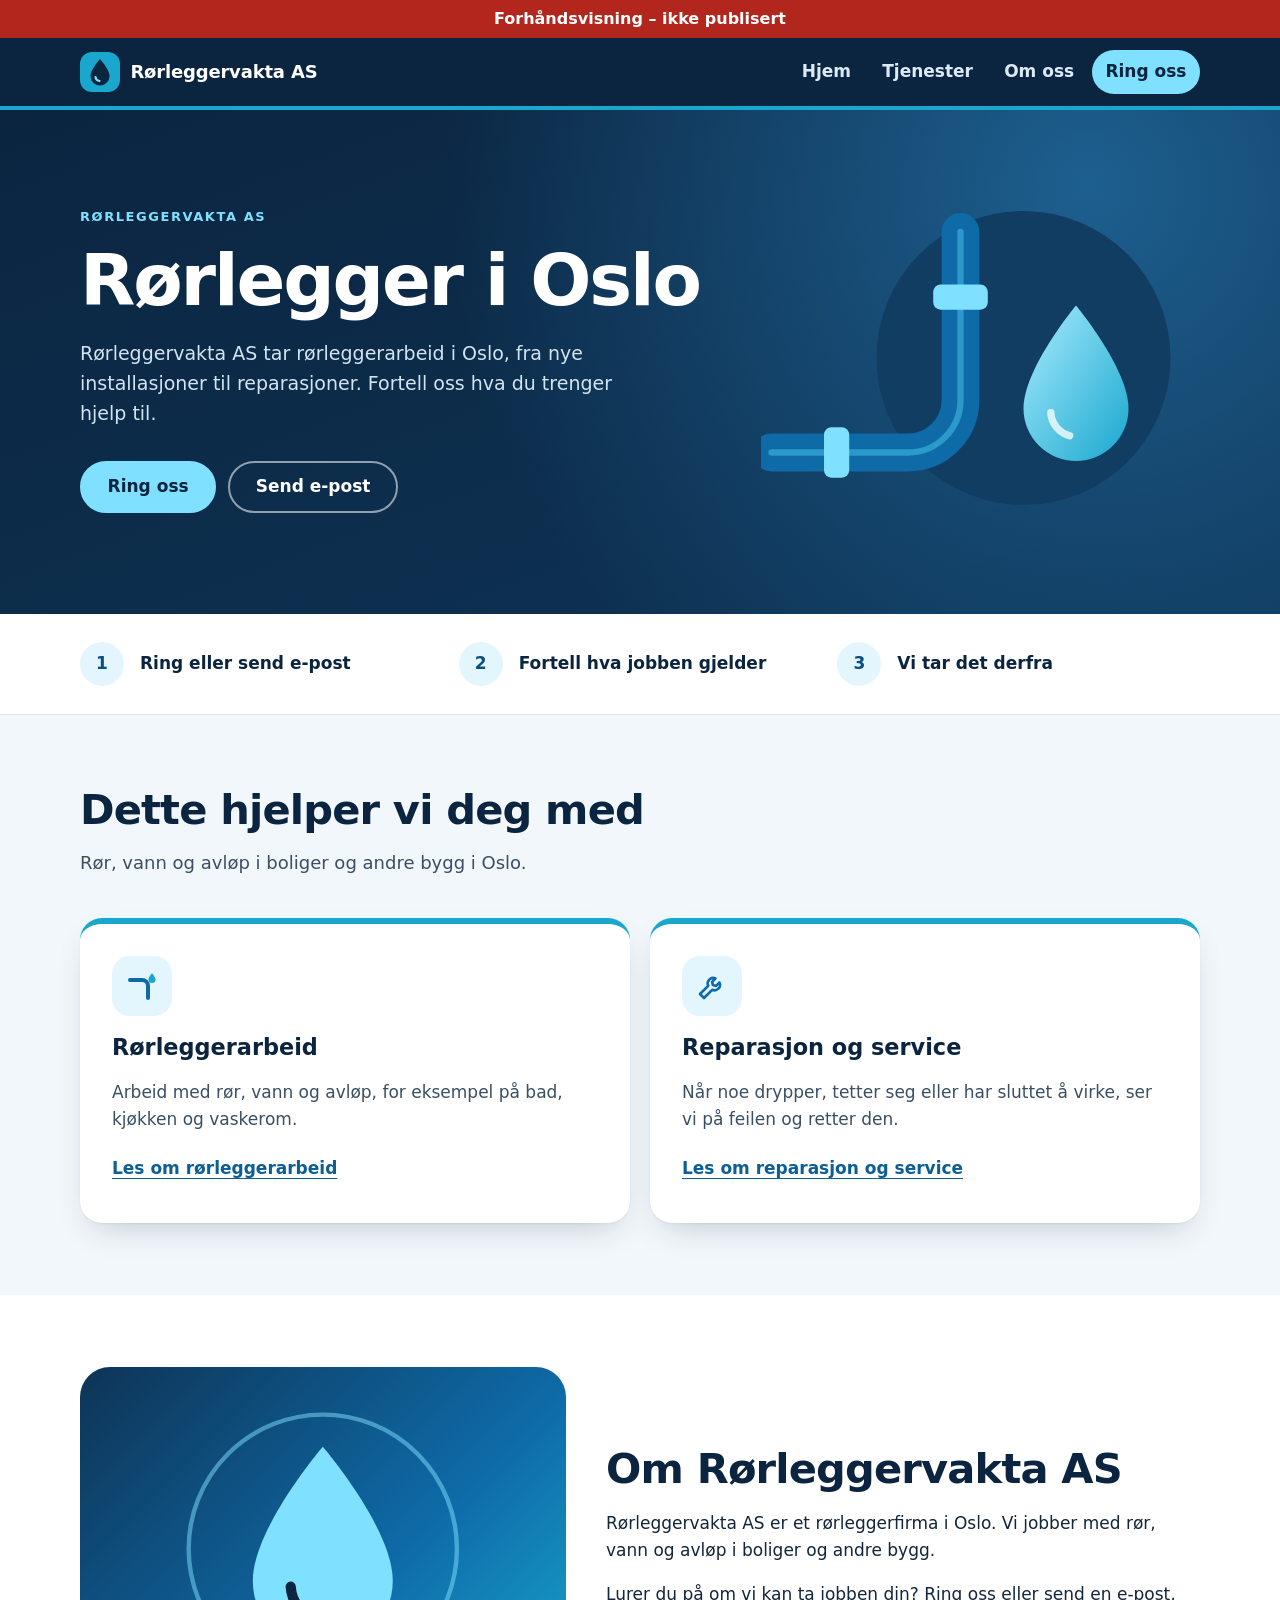
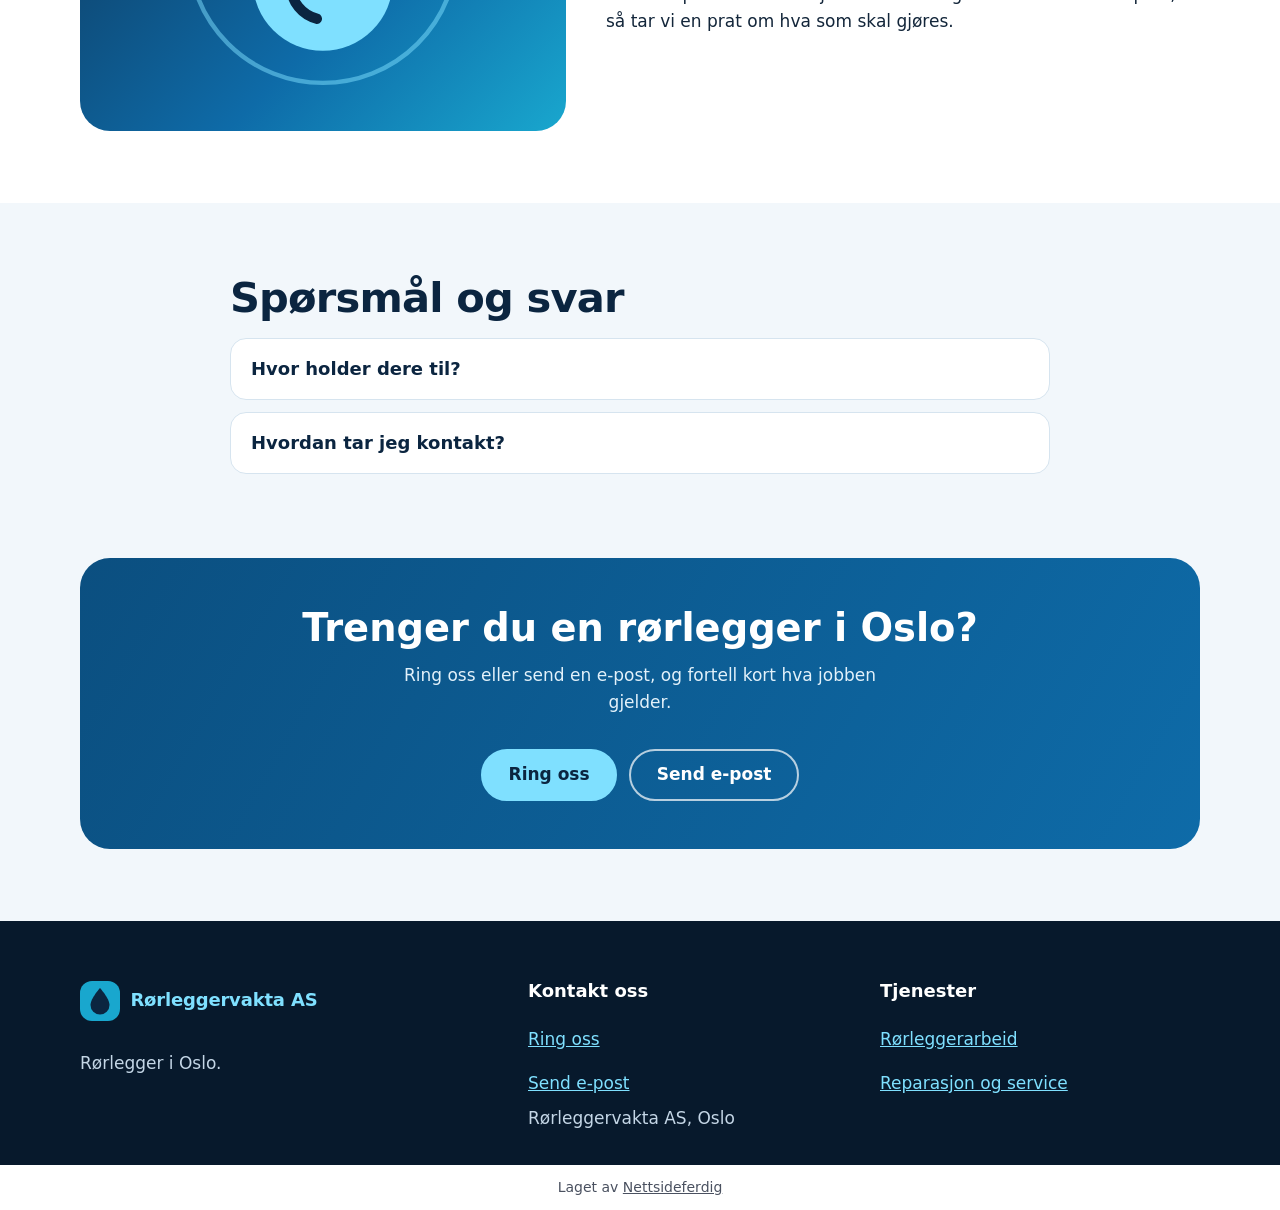
==== index.html @ a9407fe8 "Forhåndsvisning" ====
<!doctype html>
<html lang="nb">
<head>
<meta charset="utf-8">
<meta name="viewport" content="width=device-width, initial-scale=1">
<title>Rørlegger i Oslo | Rørleggervakta AS</title>
<meta name="description" content="Rørleggervakta AS er rørlegger i Oslo. Vi tar rørleggerarbeid, reparasjoner og service. Ta kontakt for en prat om jobben.">
<link rel="canonical" href="https://andersmathisen7-design.github.io/side-rorleggervakta-as-3229fc13/">
<meta property="og:type" content="website">
<meta property="og:locale" content="nb_NO">
<meta property="og:site_name" content="Rørleggervakta AS">
<meta property="og:title" content="Rørlegger i Oslo | Rørleggervakta AS">
<meta property="og:description" content="Rørleggervakta AS er rørlegger i Oslo. Vi tar rørleggerarbeid, reparasjoner og service. Ta kontakt for en prat om jobben.">
<meta property="og:url" content="https://andersmathisen7-design.github.io/side-rorleggervakta-as-3229fc13/">
<meta http-equiv="Content-Security-Policy" content="default-src 'none'; style-src 'self'; img-src 'self'; manifest-src 'self'; worker-src 'self'; script-src 'self'">
<link rel="stylesheet" href="./style.css">
<meta name="theme-color" content="#0e6ba8">
<link rel="manifest" href="./manifest.webmanifest">
<link rel="icon" href="./icon.svg" type="image/svg+xml">
<script src="./pwa.js" defer></script>
<meta name="robots" content="noindex,nofollow">
<script type="application/ld+json">{"@context":"https://schema.org","@type":"Plumber","name":"Rørleggervakta AS","description":"Rørleggervakta AS er rørlegger i Oslo. Vi tar rørleggerarbeid, reparasjoner og service. Ta kontakt for en prat om jobben.","email":"post@roerleggervakta.no","areaServed":"Oslo","url":"https://andersmathisen7-design.github.io/side-rorleggervakta-as-3229fc13","telephone":"23 12 65 50"}</script>
</head>
<body>
<div class="forhandsstripe">Forhåndsvisning – ikke publisert</div>
<header class="topp"><div class="wrap"><a class="merke" href="./"><svg viewBox="0 0 40 40" aria-hidden="true"><rect width="40" height="40" rx="12" fill="#19a7ce"/><path d="M20 7c0 0-9.5 10.5-9.5 17a9.5 9.5 0 0 0 19 0C29.5 17.5 20 7 20 7z" fill="#0b2540"/><path d="M15.5 25a4.5 4.5 0 0 0 4 4" fill="none" stroke="#7fe0ff" stroke-width="2.2" stroke-linecap="round"/></svg><span>Rørleggervakta AS</span></a><nav class="meny" aria-label="Hovedmeny"><ul><li><a href="./">Hjem</a></li><li><a href="./#tjenester">Tjenester</a></li><li><a href="./#om">Om oss</a></li><li><a class="ring" href="tel:23126550">Ring oss</a></li></ul></nav></div></header>
<main>
<section class="hero"><div class="wrap"><div><p class="etikett">Rørleggervakta AS</p><h1>Rørlegger i Oslo</h1><p class="ingress">Rørleggervakta AS tar rørleggerarbeid i Oslo, fra nye installasjoner til reparasjoner. Fortell oss hva du trenger hjelp til.</p><div class="knapper"><a class="knapp" href="tel:23126550">Ring oss</a><a class="knapp hul" href="mailto:post@roerleggervakta.no">Send e-post</a></div></div><div class="hero-figur"><svg viewBox="0 0 400 320" aria-hidden="true"><defs><linearGradient id="draape" x1="0" y1="0" x2="1" y2="1"><stop offset="0" stop-color="#a9ecff"/><stop offset="1" stop-color="#19a7ce"/></linearGradient></defs><circle cx="250" cy="160" r="140" fill="#123d63"/><path d="M10 250H140a50 50 0 0 0 50-50V40" fill="none" stroke="#0e6ba8" stroke-width="36" stroke-linecap="round"/><path d="M10 250H140a50 50 0 0 0 50-50V40" fill="none" stroke="#3fb8e0" stroke-width="6" stroke-linecap="round" opacity=".6"/><rect x="164" y="90" width="52" height="24" rx="7" fill="#7fe0ff"/><rect x="60" y="226" width="24" height="48" rx="7" fill="#7fe0ff"/><path d="M300 110c0 0-50 60-50 98a50 50 0 0 0 100 0c0-38-50-98-50-98z" fill="url(#draape)"/><path d="M276 212a24 24 0 0 0 18 22" fill="none" stroke="#fff" stroke-width="7" stroke-linecap="round" opacity=".75"/></svg></div></div></section><section class="steg" aria-label="Slik tar du kontakt"><div class="wrap"><ol><li><span class="nr" aria-hidden="true">1</span>Ring eller send e-post</li><li><span class="nr" aria-hidden="true">2</span>Fortell hva jobben gjelder</li><li><span class="nr" aria-hidden="true">3</span>Vi tar det derfra</li></ol></div></section><section class="seksjon" id="tjenester"><div class="wrap"><h2>Dette hjelper vi deg med</h2><p class="lede">Rør, vann og avløp i boliger og andre bygg i Oslo.</p><div class="kort-rutenett"><article class="tjeneste-kort"><span class="ikon" aria-hidden="true"><svg viewBox="0 0 32 32"><path d="M4 10h12a6 6 0 0 1 6 6v12" fill="none" stroke="#0e6ba8" stroke-width="4" stroke-linecap="round"/><path d="M26 3c0 0-3.5 4.2-3.5 6.5a3.5 3.5 0 0 0 7 0C29.5 7.2 26 3 26 3z" fill="#19a7ce"/></svg></span><h3>Rørleggerarbeid</h3><p>Arbeid med rør, vann og avløp, for eksempel på bad, kjøkken og vaskerom.</p><a class="pil-lenke" href="./tjenester/rorleggerarbeid/">Les om rørleggerarbeid</a></article><article class="tjeneste-kort"><span class="ikon" aria-hidden="true"><svg viewBox="0 0 32 32"><path d="M19.5 8.5a5.5 5.5 0 0 0-7.3 7.3L4 24l4 4 8.2-8.2a5.5 5.5 0 0 0 7.3-7.3l-3.4 3.4-3.2-.8-.8-3.2z" fill="none" stroke="#0e6ba8" stroke-width="2.6" stroke-linejoin="round"/></svg></span><h3>Reparasjon og service</h3><p>Når noe drypper, tetter seg eller har sluttet å virke, ser vi på feilen og retter den.</p><a class="pil-lenke" href="./tjenester/reparasjon-og-service/">Les om reparasjon og service</a></article></div></div></section><section class="seksjon om" id="om"><div class="wrap"><div class="om-figur" aria-hidden="true"><svg viewBox="0 0 200 200"><circle cx="100" cy="100" r="92" fill="none" stroke="#7fe0ff" stroke-width="3" opacity=".5"/><path d="M100 30c0 0-48 56-48 92a48 48 0 0 0 96 0c0-36-48-92-48-92z" fill="#7fe0ff"/><path d="M78 126a24 24 0 0 0 18 22" fill="none" stroke="#0b2540" stroke-width="7" stroke-linecap="round"/></svg></div><div class="tekst"><h2>Om Rørleggervakta AS</h2><p>Rørleggervakta AS er et rørleggerfirma i Oslo. Vi jobber med rør, vann og avløp i boliger og andre bygg.</p><p>Lurer du på om vi kan ta jobben din? Ring oss eller send en e-post, så tar vi en prat om hva som skal gjøres.</p></div></div></section><section class="seksjon faq"><div class="wrap"><h2>Spørsmål og svar</h2><details><summary>Hvor holder dere til?</summary><p>Vi holder til i Oslo.</p></details><details><summary>Hvordan tar jeg kontakt?</summary><p>Ring oss eller send oss en e-post. Fortell kort hva jobben gjelder, så tar vi det derfra.</p></details></div></section><section class="cta-ramme" id="ta-kontakt"><div class="wrap"><div class="cta"><h2>Trenger du en rørlegger i Oslo?</h2><p>Ring oss eller send en e-post, og fortell kort hva jobben gjelder.</p><div class="knapper"><a class="knapp" href="tel:23126550">Ring oss</a><a class="knapp hul" href="mailto:post@roerleggervakta.no">Send e-post</a></div></div></div></section>
</main>
<footer class="bunn" id="kontakt"><div class="wrap"><div><a class="merke" href="./"><svg viewBox="0 0 40 40" aria-hidden="true"><rect width="40" height="40" rx="12" fill="#19a7ce"/><path d="M20 7c0 0-9.5 10.5-9.5 17a9.5 9.5 0 0 0 19 0C29.5 17.5 20 7 20 7z" fill="#0b2540"/></svg><span>Rørleggervakta AS</span></a><p>Rørlegger i Oslo.</p></div><div><h2>Kontakt oss</h2><ul><li><a href="tel:23126550">Ring oss</a></li><li><a href="mailto:post@roerleggervakta.no">Send e-post</a></li></ul><address>Rørleggervakta AS, Oslo</address></div><div><h2>Tjenester</h2><ul><li><a href="./tjenester/rorleggerarbeid/">Rørleggerarbeid</a></li><li><a href="./tjenester/reparasjon-og-service/">Reparasjon og service</a></li></ul></div></div></footer>
<p class="nf-byra">Laget av <a href="https://nettsideferdig.no/">Nettsideferdig</a></p>
</body>
</html>
---- style.css ----
/* Fast fra Sidefabrikken: bestillingswidgeten. */
:root { --nf-farge: #0e6ba8; }
#nf-bestill [hidden] { display: none !important; }
#nf-bestill button { font: inherit; padding: 0.5rem 0.9rem; margin: 0.2rem; border: 1px solid var(--nf-farge); border-radius: 6px; background: #fff; color: var(--nf-farge); cursor: pointer; }
#nf-bestill button:disabled { opacity: 0.6; }
#nf-bestill .nf-knapp { background: var(--nf-farge); color: #fff; }
#nf-bestill .nf-tjeneste { display: block; width: 100%; text-align: left; }
#nf-bestill .nf-tjeneste small, #nf-bestill .nf-vare small { display: block; color: #555; }
#nf-bestill .nf-felt { display: block; margin: 0.5rem 0; }
#nf-bestill input, #nf-bestill select, #nf-bestill textarea { font: inherit; padding: 0.4rem; border: 1px solid #c5cad3; border-radius: 4px; display: block; width: 100%; max-width: 24rem; }
#nf-bestill input[type="checkbox"], #nf-bestill input[type="radio"] { display: inline-block; width: auto; margin: 0 0.4rem 0 0; vertical-align: middle; }
#nf-bestill .nf-rad { display: flex; flex-wrap: wrap; gap: 0.5rem; }
#nf-bestill .nf-vare { padding: 0.4rem 0; border-bottom: 1px solid #e3e6eb; }
#nf-bestill .nf-feil, #nf-bestill .nf-utsolgt { color: #b3261e; }
#nf-bestill .nf-test { background: #fff4e5; padding: 0.4rem 0.8rem; border-radius: 6px; }
#nf-bestill .nf-oppsummering { font-weight: 600; }
#nf-bestill .nf-faner { display: flex; flex-wrap: wrap; gap: 0.25rem; margin: 0.5rem 0 1rem; }
#nf-bestill .nf-fane.nf-valgt, #nf-bestill .nf-dag.nf-valgt { background: var(--nf-farge); color: #fff; }
#nf-bestill .nf-adresse { position: relative; max-width: 24rem; }
#nf-bestill .nf-forslag { position: absolute; top: 100%; left: 0; right: 0; z-index: 10; max-height: 15rem; overflow-y: auto; background: #fff; border: 1px solid #c5cad3; border-radius: 4px; box-shadow: 0 4px 12px rgba(0, 0, 0, 0.15); }
#nf-bestill .nf-forslag button { display: block; width: 100%; margin: 0; border: 0; border-radius: 0; padding: 0.5rem 0.75rem; text-align: left; color: inherit; }
#nf-bestill .nf-forslag button:hover, #nf-bestill .nf-forslag button:focus { background: #f4f7fb; }
#nf-bestill .nf-dager { display: flex; flex-wrap: wrap; gap: 0.25rem; margin: 0.5rem 0; }
#nf-bestill .nf-dag.nf-full { text-decoration: line-through; color: #777; border-color: #c5cad3; }
#nf-bestill .nf-tillegg { margin: 0.5rem 0; }
#nf-bestill .nf-sporsmal { margin: 0.8rem 0; }
#nf-bestill .nf-hjelp { display: block; font-size: 0.875rem; color: #666; margin: 0.15rem 0 0.25rem; }
#nf-bestill .nf-sum { font-weight: 700; font-size: 1.15rem; }
#nf-bestill .nf-ja-nei { display: flex; gap: 1.5rem; margin-top: 0.25rem; }
.prisliste table { border-collapse: collapse; width: 100%; max-width: 36rem; }
.prisliste th, .prisliste td { text-align: left; padding: 0.4rem 0.6rem 0.4rem 0; border-bottom: 1px solid #e3e6eb; vertical-align: top; }
.prisliste td:last-child, .prisliste th:last-child { text-align: right; white-space: nowrap; padding-right: 0; }
.prisliste small { color: #555; }
.prisliste .prisinfo { font-size: 0.875rem; color: #555; }

main > section.melding, main > section.bestill { box-sizing: border-box; max-width: 42rem; margin: 0 auto; padding: 2.5rem 1.25rem 3.5rem; }
.nf-skjema .nf-felt { display: block; margin: 0.75rem 0; }
.nf-skjema label, .nf-skjema legend { display: block; font-weight: 600; }
.nf-skjema fieldset { border: 0; padding: 0; margin: 0.75rem 0; min-width: 0; }
.nf-skjema fieldset label { font-weight: 400; }
.nf-skjema input, .nf-skjema textarea { font: inherit; padding: 0.5rem; border: 1px solid #c5cad3; border-radius: 4px; display: block; width: 100%; max-width: 32rem; }
.nf-skjema input[type="radio"] { display: inline-block; width: auto; margin: 0 0.4rem 0 0; vertical-align: middle; }
.nf-skjema input:focus, .nf-skjema textarea:focus { outline: 2px solid var(--nf-farge); outline-offset: 1px; }
.nf-skjema button { font: inherit; font-weight: 600; border: 0; cursor: pointer; padding: 0.85rem 1.5rem; border-radius: 6px; background: var(--nf-farge); color: #fff; min-height: 44px; }
.nf-skjema .nf-info { font-size: 0.875rem; color: #555; }

/* Designet */
*,*::before,*::after{box-sizing:border-box}html{-webkit-text-size-adjust:100%}body{margin:0;font-family:system-ui,-apple-system,"Segoe UI",Helvetica,Arial,sans-serif;font-size:1.0625rem;line-height:1.6;color:#13263a;background:#f2f7fb}img{display:block;width:100%;height:auto}a{color:#0b5f96}a:focus-visible{outline:3px solid #19a7ce;outline-offset:3px;border-radius:6px}.wrap{width:min(1120px,100% - 2.5rem);margin-inline:auto}.topp{background:#0b2540;color:#fff;border-bottom:4px solid #19a7ce}.topp .wrap{display:flex;flex-wrap:wrap;align-items:center;justify-content:space-between;gap:.25rem 1.5rem;padding:.6rem 0}.merke{display:inline-flex;align-items:center;gap:.65rem;color:#fff;text-decoration:none;font-weight:800;font-size:1.125rem;letter-spacing:-.01em;min-height:48px}.merke svg{width:40px;height:40px;flex:none}.meny ul{display:flex;flex-wrap:wrap;gap:.25rem;list-style:none;margin:0;padding:0}.meny a{display:inline-flex;align-items:center;min-height:44px;padding:0 .85rem;color:#dbeaf5;text-decoration:none;font-weight:600;border-radius:999px}.meny a:hover{background:rgba(255,255,255,.12);color:#fff}.meny a.ring{background:#7fe0ff;color:#0b2540}.meny a.ring:hover{background:#a9ecff}.hero{position:relative;overflow:hidden;background:radial-gradient(circle at 85% 15%,#1d5f8f 0,rgba(29,95,143,0) 55%),linear-gradient(160deg,#0b2540 0%,#0e3456 100%);color:#fff;padding:3.5rem 0 4rem}.hero .wrap{display:grid;gap:2.5rem;align-items:center}.etikett{display:inline-block;font-size:.8125rem;font-weight:700;letter-spacing:.12em;text-transform:uppercase;color:#7fe0ff;margin:0 0 1rem}.hero h1{font-size:clamp(2.5rem,8vw,4.5rem);line-height:1.02;letter-spacing:-.03em;margin:0 0 1.25rem;max-width:14ch}.hero .ingress{font-size:1.1875rem;color:#d3e4f1;max-width:48ch;margin:0 0 2rem}.knapper{display:flex;flex-wrap:wrap;gap:.75rem}.knapp{display:inline-flex;align-items:center;justify-content:center;gap:.5rem;min-height:52px;padding:0 1.6rem;border-radius:999px;font-weight:700;font-size:1.0625rem;text-decoration:none;background:#7fe0ff;color:#0b2540;border:2px solid #7fe0ff;transition:transform .15s,background .15s}.knapp:hover{transform:translateY(-2px);background:#a9ecff}.knapp.hul{background:transparent;color:#fff;border-color:rgba(255,255,255,.55)}.knapp.hul:hover{background:rgba(255,255,255,.1)}.hero-figur svg{display:block;width:100%;max-width:420px;height:auto;margin-inline:auto}.steg{background:#fff;border-bottom:1px solid #d9e6f0}.steg ol{list-style:none;margin:0;padding:1.75rem 0;display:grid;gap:1rem}.steg li{display:flex;align-items:center;gap:1rem;font-weight:700;color:#0b2540}.steg .nr{flex:none;width:44px;height:44px;border-radius:50%;display:grid;place-items:center;background:#e3f6fd;color:#0b4f80;font-weight:800}.seksjon{padding:4.5rem 0}.seksjon h2{font-size:clamp(1.85rem,4.5vw,2.6rem);line-height:1.12;letter-spacing:-.02em;margin:0 0 1rem;color:#0b2540}.lede{max-width:58ch;color:#3a4f63;margin:0 0 2.5rem;font-size:1.125rem}.kort-rutenett{display:grid;gap:1.25rem}.tjeneste-kort{background:#fff;border-radius:22px;padding:2rem;box-shadow:0 1px 2px rgba(11,37,64,.06),0 14px 34px -14px rgba(11,37,64,.25);border-top:6px solid #19a7ce;display:flex;flex-direction:column;gap:.85rem}.tjeneste-kort .ikon{width:60px;height:60px;border-radius:18px;background:#e3f6fd;display:grid;place-items:center}.tjeneste-kort .ikon svg{width:32px;height:32px}.tjeneste-kort h3{margin:0;font-size:1.4rem;color:#0b2540}.tjeneste-kort p{margin:0;color:#3a4f63}.pil-lenke{margin-top:auto;font-weight:700;color:#0b5f96;text-decoration:underline;text-underline-offset:4px;display:inline-flex;align-items:center;min-height:44px}.pil-lenke:hover{color:#0b2540}.om{background:#fff}.om .wrap{display:grid;gap:2.5rem;align-items:center}.om-figur{background:linear-gradient(135deg,#0e3456,#0e6ba8 60%,#19a7ce);border-radius:30px;aspect-ratio:4/3;display:grid;place-items:center;overflow:hidden}.om-figur svg{width:60%;height:auto}.tekst p{max-width:62ch}.faq .wrap{max-width:820px}.faq details{background:#fff;border-radius:16px;padding:0 1.25rem;margin-bottom:.75rem;border:1px solid #d6e4ef}.faq summary{cursor:pointer;font-weight:700;min-height:60px;display:flex;align-items:center;color:#0b2540;font-size:1.125rem}.faq details p{margin:0 0 1.25rem;color:#3a4f63}.cta-ramme{padding:0 0 4.5rem}.cta{background:linear-gradient(120deg,#0b4f80,#0e6ba8);color:#fff;border-radius:30px;padding:3rem 1.5rem;text-align:center}.cta h2{color:#fff;margin:0 0 .75rem;font-size:clamp(1.75rem,4vw,2.4rem);line-height:1.15}.cta p{color:#e2f1fa;max-width:48ch;margin:0 auto 2rem}.cta .knapper{justify-content:center}.cta .knapp.hul{border-color:rgba(255,255,255,.7)}.sidehode{background:radial-gradient(circle at 90% 0,#1d5f8f 0,rgba(29,95,143,0) 50%),linear-gradient(160deg,#0b2540,#0e3456);color:#fff;padding:3rem 0 3.5rem}.brodsmule{font-size:.9375rem;margin:0 0 1rem;color:#b9d2e6}.brodsmule a{color:#7fe0ff;display:inline-flex;min-height:44px;align-items:center}.sidehode h1{font-size:clamp(2.1rem,6vw,3.4rem);line-height:1.08;letter-spacing:-.02em;margin:0 0 1rem;max-width:18ch}.sidehode .ingress{color:#d3e4f1;max-width:52ch;font-size:1.1875rem;margin:0 0 1.75rem}.innhold{display:grid;gap:2.5rem;align-items:start}.innhold .tekst p{font-size:1.125rem;margin:0 0 1.25rem}.sideboks{background:#fff;border-radius:22px;padding:1.75rem;border-top:6px solid #19a7ce;box-shadow:0 14px 34px -14px rgba(11,37,64,.25)}.sideboks h2{font-size:1.35rem;margin:0 0 .5rem;color:#0b2540}.sideboks p{margin:0 0 1.25rem;color:#3a4f63}.sideboks .knapp{width:100%;margin-bottom:.6rem}.sideboks .knapp.lys{background:#fff;color:#0b4f80;border-color:#0e6ba8}.bunn{background:#07192c;color:#c4d6e6;padding:3.5rem 0 2rem}.bunn .wrap{display:grid;gap:2rem}.bunn h2{color:#fff;font-size:1.125rem;margin:0 0 .75rem}.bunn a{color:#7fe0ff}.bunn ul{list-style:none;padding:0;margin:0}.bunn li a{display:inline-flex;min-height:44px;align-items:center}.bunn address{font-style:normal}.bunn .merke{margin-bottom:.5rem}section.melding{padding:3.5rem 1.25rem}.nf-skjema{max-width:640px;margin-inline:auto;background:#fff;padding:2rem 1.5rem;border-radius:22px;box-shadow:0 14px 34px -14px rgba(11,37,64,.25);border-top:6px solid #19a7ce}.nf-felt{margin-bottom:1.25rem}.nf-skjema label{display:block;font-weight:700;margin-bottom:.35rem;color:#0b2540}.nf-skjema input,.nf-skjema textarea{width:100%;font:inherit;padding:.75rem 1rem;border:2px solid #c9dbe8;border-radius:12px;background:#f9fcfe;min-height:48px;color:#13263a}.nf-skjema input:focus-visible,.nf-skjema textarea:focus-visible{outline:3px solid #19a7ce;border-color:#0e6ba8}.nf-info{color:#3a4f63;font-size:.9375rem}.nf-skjema button.knapp{cursor:pointer;font:inherit;font-weight:700}@media(min-width:760px){.kort-rutenett{grid-template-columns:repeat(2,1fr)}.steg ol{grid-template-columns:repeat(3,1fr)}.bunn .wrap{grid-template-columns:1.3fr 1fr 1fr}.nf-skjema{padding:2.5rem}}@media(min-width:900px){.hero{padding:5rem 0 5.5rem}.hero .wrap{grid-template-columns:1.15fr .85fr}.om .wrap{grid-template-columns:.9fr 1.1fr}.innhold{grid-template-columns:1.6fr 1fr}.sideboks{position:sticky;top:1.5rem}}

/* Fast fra Sidefabrikken */
.forhandsstripe { display: block !important; position: relative !important; z-index: 2147483647 !important; background: #b3261e !important; color: #fff !important; text-align: center !important; padding: 0.5rem 1rem !important; font: 600 1rem/1.4 system-ui, sans-serif !important; visibility: visible !important; opacity: 1 !important; max-height: none !important; height: auto !important; min-height: 0 !important; overflow: visible !important; margin: 0 !important; top: auto !important; left: auto !important; right: auto !important; bottom: auto !important; width: auto !important; transform: none !important; clip-path: none !important; filter: none !important; text-indent: 0 !important; font-size: 1rem !important; }
.nf-byra { display: block !important; position: static !important; inset: auto !important; z-index: auto !important; background: #fff !important; color: #4a5160 !important; text-align: center !important; padding: 0.75rem 1rem !important; margin: 0 !important; width: auto !important; max-width: none !important; height: auto !important; min-height: 0 !important; max-height: none !important; overflow: visible !important; visibility: visible !important; opacity: 1 !important; transform: none !important; clip-path: none !important; filter: none !important; font: 400 0.875rem/1.5 system-ui, sans-serif !important; letter-spacing: normal !important; text-indent: 0 !important; text-transform: none !important; }
.nf-byra a { display: inline !important; position: static !important; color: inherit !important; text-decoration: underline !important; font: inherit !important; visibility: visible !important; opacity: 1 !important; pointer-events: auto !important; }
.nf-felle { display: none !important; position: absolute !important; left: -10000px !important; width: 1px !important; height: 1px !important; overflow: hidden !important; }
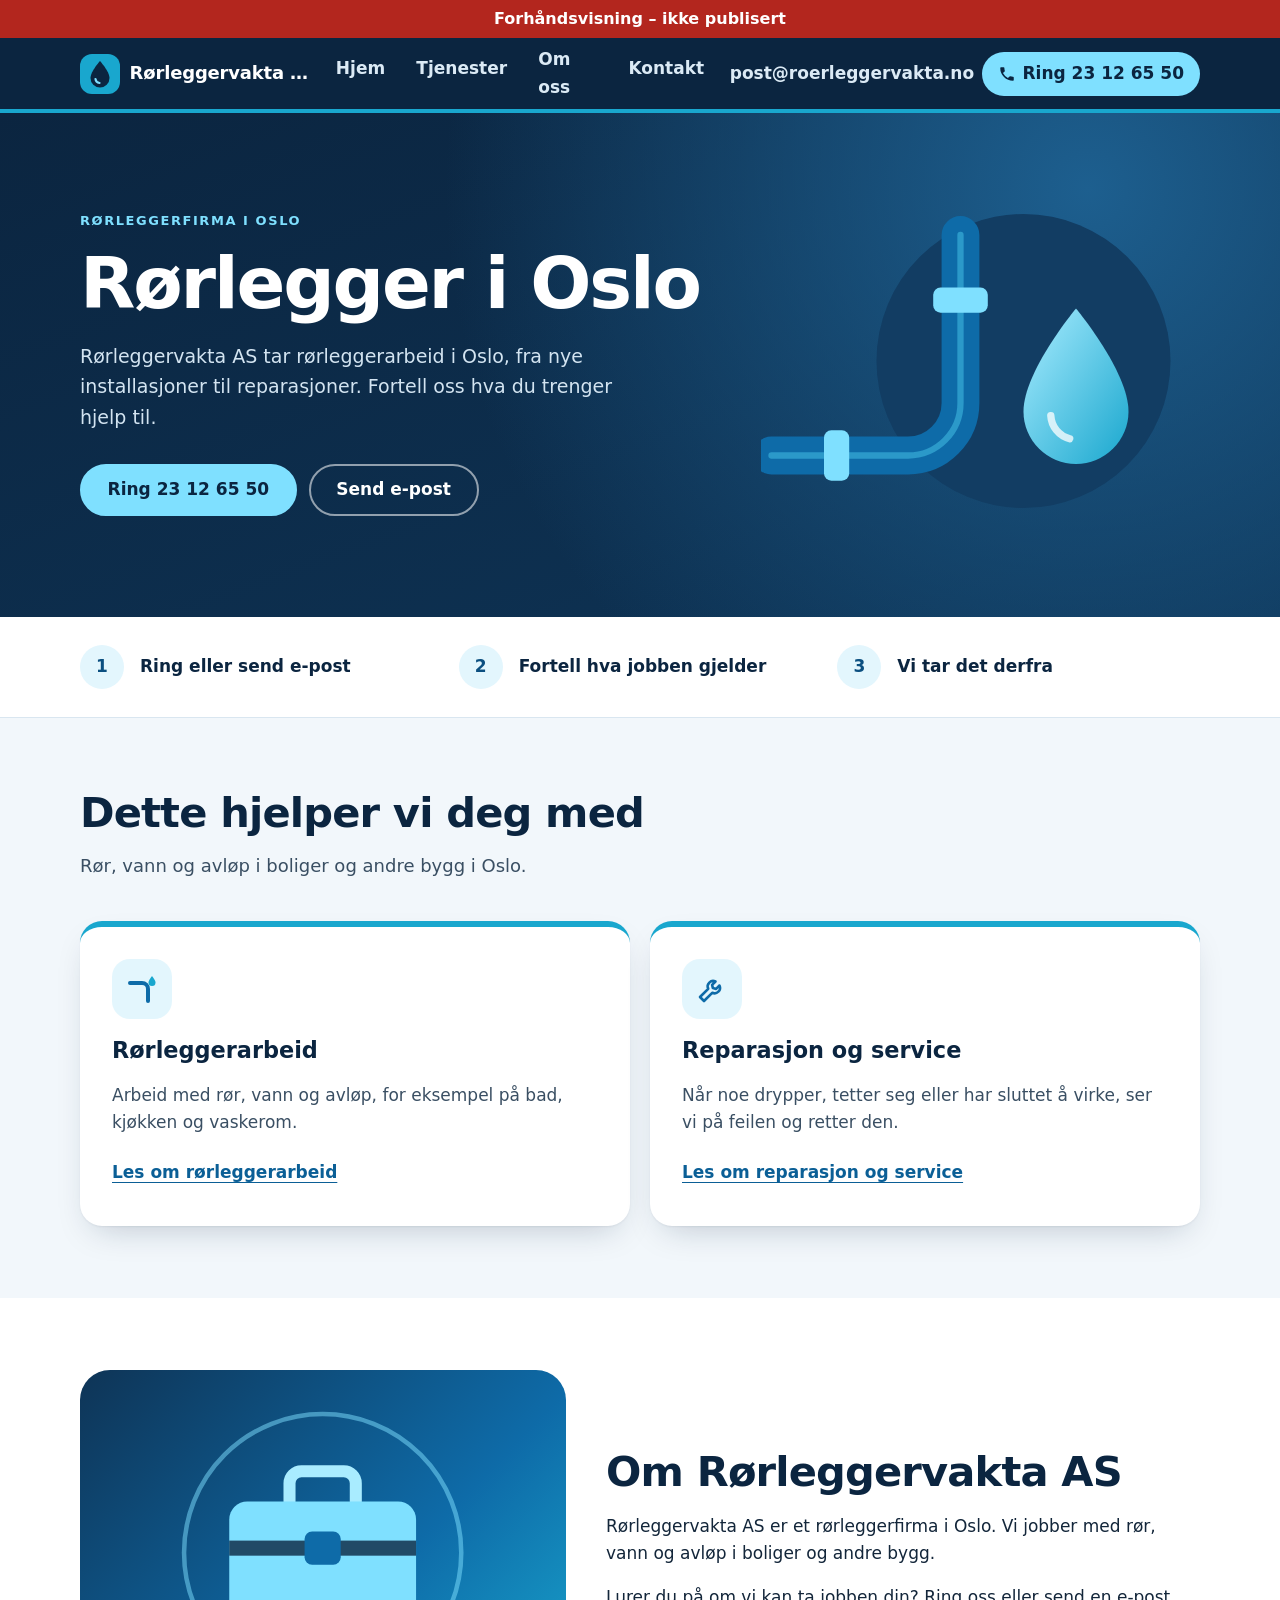
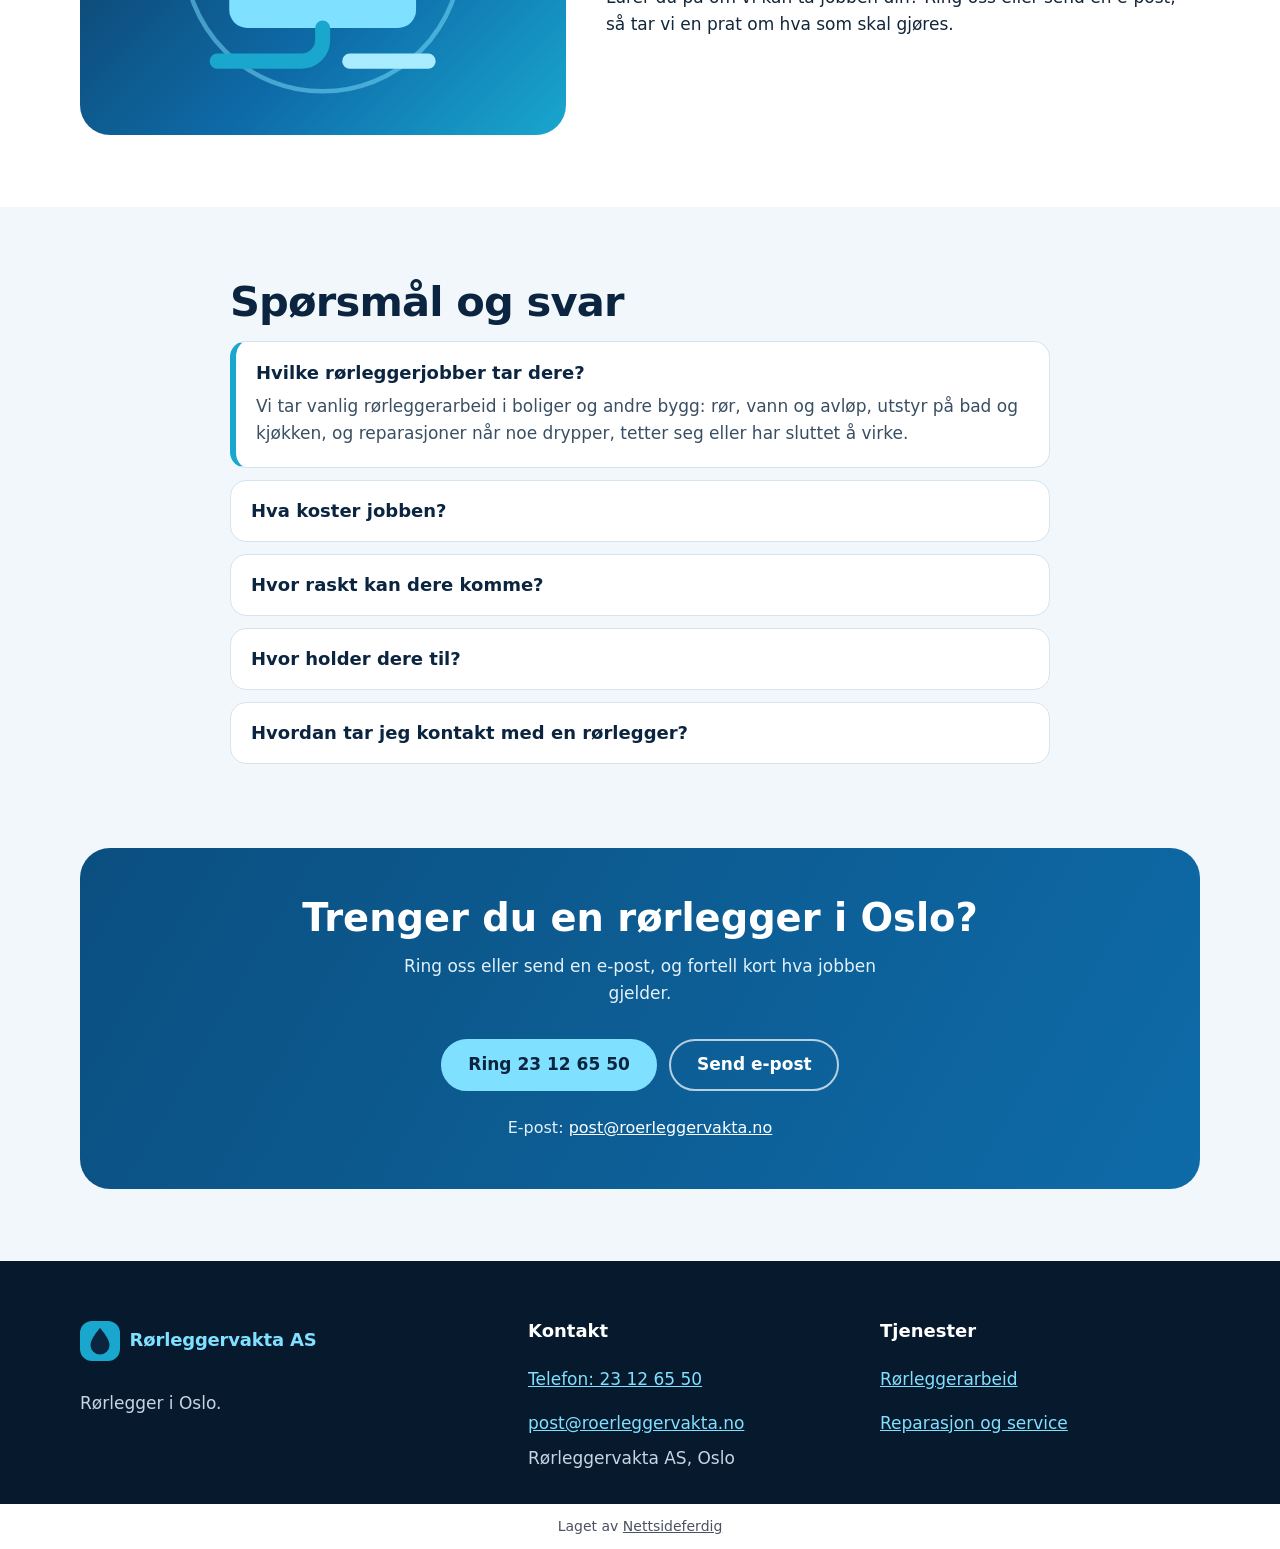
==== commit 3965caa2: "Forhåndsvisning" ====
--- a/index.html
+++ b/index.html
@@ -23,11 +23,11 @@
 </head>
 <body>
 <div class="forhandsstripe">Forhåndsvisning – ikke publisert</div>
-<header class="topp"><div class="wrap"><a class="merke" href="./"><svg viewBox="0 0 40 40" aria-hidden="true"><rect width="40" height="40" rx="12" fill="#19a7ce"/><path d="M20 7c0 0-9.5 10.5-9.5 17a9.5 9.5 0 0 0 19 0C29.5 17.5 20 7 20 7z" fill="#0b2540"/><path d="M15.5 25a4.5 4.5 0 0 0 4 4" fill="none" stroke="#7fe0ff" stroke-width="2.2" stroke-linecap="round"/></svg><span>Rørleggervakta AS</span></a><nav class="meny" aria-label="Hovedmeny"><ul><li><a href="./">Hjem</a></li><li><a href="./#tjenester">Tjenester</a></li><li><a href="./#om">Om oss</a></li><li><a class="ring" href="tel:23126550">Ring oss</a></li></ul></nav></div></header>
+<header class="topp"><div class="wrap"><a class="merke" href="./"><svg viewBox="0 0 40 40" aria-hidden="true"><rect width="40" height="40" rx="12" fill="#19a7ce"/><path d="M20 7c0 0-9.5 10.5-9.5 17a9.5 9.5 0 0 0 19 0C29.5 17.5 20 7 20 7z" fill="#0b2540"/><path d="M15.5 25a4.5 4.5 0 0 0 4 4" fill="none" stroke="#7fe0ff" stroke-width="2.2" stroke-linecap="round"/></svg><span>Rørleggervakta AS</span></a><nav class="meny" aria-label="Hovedmeny"><ul><li><a href="./">Hjem</a></li><li><a href="./#tjenester">Tjenester</a></li><li><a href="./#om">Om oss</a></li><li><a href="#kontakt">Kontakt</a></li></ul></nav><div class="topp-hoyre"><a class="toppepost" href="mailto:post@roerleggervakta.no">post@roerleggervakta.no</a><a class="ringknapp" href="tel:23126550"><svg viewBox="0 0 24 24" aria-hidden="true"><path d="M6.6 10.8a15 15 0 0 0 6.6 6.6l2.2-2.2a1 1 0 0 1 1-.25 11.4 11.4 0 0 0 3.6.57 1 1 0 0 1 1 1V20a1 1 0 0 1-1 1A17 17 0 0 1 3 4a1 1 0 0 1 1-1h3.5a1 1 0 0 1 1 1c0 1.25.2 2.45.57 3.57a1 1 0 0 1-.25 1z" fill="currentColor"/></svg><span class="kort">Ring</span><span class="lang">Ring 23 12 65 50</span></a><details class="mobilmeny"><summary><svg viewBox="0 0 24 24" aria-hidden="true"><path d="M4 7h16M4 12h16M4 17h16" stroke="currentColor" stroke-width="2.4" stroke-linecap="round"/></svg><span class="skjult">Meny</span></summary><nav aria-label="Meny på mobil"><ul><li><a href="./">Hjem</a></li><li><a href="./#tjenester">Tjenester</a></li><li><a href="./tjenester/rorleggerarbeid/">Rørleggerarbeid</a></li><li><a href="./tjenester/reparasjon-og-service/">Reparasjon og service</a></li><li><a href="./#om">Om oss</a></li><li><a href="#kontakt">Kontakt</a></li></ul></nav></details></div></div></header>
 <main>
-<section class="hero"><div class="wrap"><div><p class="etikett">Rørleggervakta AS</p><h1>Rørlegger i Oslo</h1><p class="ingress">Rørleggervakta AS tar rørleggerarbeid i Oslo, fra nye installasjoner til reparasjoner. Fortell oss hva du trenger hjelp til.</p><div class="knapper"><a class="knapp" href="tel:23126550">Ring oss</a><a class="knapp hul" href="mailto:post@roerleggervakta.no">Send e-post</a></div></div><div class="hero-figur"><svg viewBox="0 0 400 320" aria-hidden="true"><defs><linearGradient id="draape" x1="0" y1="0" x2="1" y2="1"><stop offset="0" stop-color="#a9ecff"/><stop offset="1" stop-color="#19a7ce"/></linearGradient></defs><circle cx="250" cy="160" r="140" fill="#123d63"/><path d="M10 250H140a50 50 0 0 0 50-50V40" fill="none" stroke="#0e6ba8" stroke-width="36" stroke-linecap="round"/><path d="M10 250H140a50 50 0 0 0 50-50V40" fill="none" stroke="#3fb8e0" stroke-width="6" stroke-linecap="round" opacity=".6"/><rect x="164" y="90" width="52" height="24" rx="7" fill="#7fe0ff"/><rect x="60" y="226" width="24" height="48" rx="7" fill="#7fe0ff"/><path d="M300 110c0 0-50 60-50 98a50 50 0 0 0 100 0c0-38-50-98-50-98z" fill="url(#draape)"/><path d="M276 212a24 24 0 0 0 18 22" fill="none" stroke="#fff" stroke-width="7" stroke-linecap="round" opacity=".75"/></svg></div></div></section><section class="steg" aria-label="Slik tar du kontakt"><div class="wrap"><ol><li><span class="nr" aria-hidden="true">1</span>Ring eller send e-post</li><li><span class="nr" aria-hidden="true">2</span>Fortell hva jobben gjelder</li><li><span class="nr" aria-hidden="true">3</span>Vi tar det derfra</li></ol></div></section><section class="seksjon" id="tjenester"><div class="wrap"><h2>Dette hjelper vi deg med</h2><p class="lede">Rør, vann og avløp i boliger og andre bygg i Oslo.</p><div class="kort-rutenett"><article class="tjeneste-kort"><span class="ikon" aria-hidden="true"><svg viewBox="0 0 32 32"><path d="M4 10h12a6 6 0 0 1 6 6v12" fill="none" stroke="#0e6ba8" stroke-width="4" stroke-linecap="round"/><path d="M26 3c0 0-3.5 4.2-3.5 6.5a3.5 3.5 0 0 0 7 0C29.5 7.2 26 3 26 3z" fill="#19a7ce"/></svg></span><h3>Rørleggerarbeid</h3><p>Arbeid med rør, vann og avløp, for eksempel på bad, kjøkken og vaskerom.</p><a class="pil-lenke" href="./tjenester/rorleggerarbeid/">Les om rørleggerarbeid</a></article><article class="tjeneste-kort"><span class="ikon" aria-hidden="true"><svg viewBox="0 0 32 32"><path d="M19.5 8.5a5.5 5.5 0 0 0-7.3 7.3L4 24l4 4 8.2-8.2a5.5 5.5 0 0 0 7.3-7.3l-3.4 3.4-3.2-.8-.8-3.2z" fill="none" stroke="#0e6ba8" stroke-width="2.6" stroke-linejoin="round"/></svg></span><h3>Reparasjon og service</h3><p>Når noe drypper, tetter seg eller har sluttet å virke, ser vi på feilen og retter den.</p><a class="pil-lenke" href="./tjenester/reparasjon-og-service/">Les om reparasjon og service</a></article></div></div></section><section class="seksjon om" id="om"><div class="wrap"><div class="om-figur" aria-hidden="true"><svg viewBox="0 0 200 200"><circle cx="100" cy="100" r="92" fill="none" stroke="#7fe0ff" stroke-width="3" opacity=".5"/><path d="M100 30c0 0-48 56-48 92a48 48 0 0 0 96 0c0-36-48-92-48-92z" fill="#7fe0ff"/><path d="M78 126a24 24 0 0 0 18 22" fill="none" stroke="#0b2540" stroke-width="7" stroke-linecap="round"/></svg></div><div class="tekst"><h2>Om Rørleggervakta AS</h2><p>Rørleggervakta AS er et rørleggerfirma i Oslo. Vi jobber med rør, vann og avløp i boliger og andre bygg.</p><p>Lurer du på om vi kan ta jobben din? Ring oss eller send en e-post, så tar vi en prat om hva som skal gjøres.</p></div></div></section><section class="seksjon faq"><div class="wrap"><h2>Spørsmål og svar</h2><details><summary>Hvor holder dere til?</summary><p>Vi holder til i Oslo.</p></details><details><summary>Hvordan tar jeg kontakt?</summary><p>Ring oss eller send oss en e-post. Fortell kort hva jobben gjelder, så tar vi det derfra.</p></details></div></section><section class="cta-ramme" id="ta-kontakt"><div class="wrap"><div class="cta"><h2>Trenger du en rørlegger i Oslo?</h2><p>Ring oss eller send en e-post, og fortell kort hva jobben gjelder.</p><div class="knapper"><a class="knapp" href="tel:23126550">Ring oss</a><a class="knapp hul" href="mailto:post@roerleggervakta.no">Send e-post</a></div></div></div></section>
+<section class="hero"><div class="wrap"><div><p class="etikett">Rørleggerfirma i Oslo</p><h1>Rørlegger i Oslo</h1><p class="ingress">Rørleggervakta AS tar rørleggerarbeid i Oslo, fra nye installasjoner til reparasjoner. Fortell oss hva du trenger hjelp til.</p><div class="knapper"><a class="knapp" href="tel:23126550">Ring 23 12 65 50</a><a class="knapp hul" href="mailto:post@roerleggervakta.no">Send e-post</a></div></div><div class="hero-figur"><svg viewBox="0 0 400 320" aria-hidden="true"><defs><linearGradient id="draape" x1="0" y1="0" x2="1" y2="1"><stop offset="0" stop-color="#a9ecff"/><stop offset="1" stop-color="#19a7ce"/></linearGradient></defs><circle cx="250" cy="160" r="140" fill="#123d63"/><path d="M10 250H140a50 50 0 0 0 50-50V40" fill="none" stroke="#0e6ba8" stroke-width="36" stroke-linecap="round"/><path d="M10 250H140a50 50 0 0 0 50-50V40" fill="none" stroke="#3fb8e0" stroke-width="6" stroke-linecap="round" opacity=".6"/><rect x="164" y="90" width="52" height="24" rx="7" fill="#7fe0ff"/><rect x="60" y="226" width="24" height="48" rx="7" fill="#7fe0ff"/><path d="M300 110c0 0-50 60-50 98a50 50 0 0 0 100 0c0-38-50-98-50-98z" fill="url(#draape)"/><path d="M276 212a24 24 0 0 0 18 22" fill="none" stroke="#fff" stroke-width="7" stroke-linecap="round" opacity=".75"/></svg></div></div></section><section class="steg" aria-label="Slik tar du kontakt"><div class="wrap"><ol><li><span class="nr" aria-hidden="true">1</span>Ring eller send e-post</li><li><span class="nr" aria-hidden="true">2</span>Fortell hva jobben gjelder</li><li><span class="nr" aria-hidden="true">3</span>Vi tar det derfra</li></ol></div></section><section class="seksjon" id="tjenester"><div class="wrap"><h2>Dette hjelper vi deg med</h2><p class="lede">Rør, vann og avløp i boliger og andre bygg i Oslo.</p><div class="kort-rutenett"><article class="tjeneste-kort"><span class="ikon" aria-hidden="true"><svg viewBox="0 0 32 32"><path d="M4 10h12a6 6 0 0 1 6 6v12" fill="none" stroke="#0e6ba8" stroke-width="4" stroke-linecap="round"/><path d="M26 3c0 0-3.5 4.2-3.5 6.5a3.5 3.5 0 0 0 7 0C29.5 7.2 26 3 26 3z" fill="#19a7ce"/></svg></span><h3>Rørleggerarbeid</h3><p>Arbeid med rør, vann og avløp, for eksempel på bad, kjøkken og vaskerom.</p><a class="pil-lenke" href="./tjenester/rorleggerarbeid/">Les om rørleggerarbeid</a></article><article class="tjeneste-kort"><span class="ikon" aria-hidden="true"><svg viewBox="0 0 32 32"><path d="M19.5 8.5a5.5 5.5 0 0 0-7.3 7.3L4 24l4 4 8.2-8.2a5.5 5.5 0 0 0 7.3-7.3l-3.4 3.4-3.2-.8-.8-3.2z" fill="none" stroke="#0e6ba8" stroke-width="2.6" stroke-linejoin="round"/></svg></span><h3>Reparasjon og service</h3><p>Når noe drypper, tetter seg eller har sluttet å virke, ser vi på feilen og retter den.</p><a class="pil-lenke" href="./tjenester/reparasjon-og-service/">Les om reparasjon og service</a></article></div></div></section><section class="seksjon om" id="om"><div class="wrap"><div class="om-figur" aria-hidden="true"><svg viewBox="0 0 200 200"><circle cx="100" cy="100" r="92" fill="none" stroke="#7fe0ff" stroke-width="3" opacity=".5"/><path d="M78 66V54a8 8 0 0 1 8-8h28a8 8 0 0 1 8 8v12" fill="none" stroke="#a9ecff" stroke-width="8" stroke-linecap="round"/><rect x="38" y="66" width="124" height="84" rx="12" fill="#7fe0ff"/><rect x="38" y="92" width="124" height="10" fill="#0b2540" opacity=".8"/><rect x="88" y="86" width="24" height="22" rx="5" fill="#0e6ba8"/><path d="M30 172h56a14 14 0 0 0 14-14v-8" fill="none" stroke="#19a7ce" stroke-width="10" stroke-linecap="round"/><path d="M118 172h52" stroke="#a9ecff" stroke-width="10" stroke-linecap="round"/></svg></div><div class="tekst"><h2>Om Rørleggervakta AS</h2><p>Rørleggervakta AS er et rørleggerfirma i Oslo. Vi jobber med rør, vann og avløp i boliger og andre bygg.</p><p>Lurer du på om vi kan ta jobben din? Ring oss eller send en e-post, så tar vi en prat om hva som skal gjøres.</p></div></div></section><section class="seksjon faq"><div class="wrap"><h2>Spørsmål og svar</h2><div class="faq-apen"><h3>Hvilke rørleggerjobber tar dere?</h3><p>Vi tar vanlig rørleggerarbeid i boliger og andre bygg: rør, vann og avløp, utstyr på bad og kjøkken, og reparasjoner når noe drypper, tetter seg eller har sluttet å virke.</p></div><details><summary>Hva koster jobben?</summary><p>Det kommer an på hva som skal gjøres. Fortell oss kort om jobben når du tar kontakt, så tar vi en prat om hva den innebærer.</p></details><details><summary>Hvor raskt kan dere komme?</summary><p>Det kommer an på jobben og hva vi har på gang. Ring oss, så finner vi ut av det sammen.</p></details><details><summary>Hvor holder dere til?</summary><p>Vi holder til i Oslo. Lurer du på om vi tar jobben der du bor, er det bare å spørre.</p></details><details><summary>Hvordan tar jeg kontakt med en rørlegger?</summary><p>Ring oss eller send oss en e-post. Fortell kort hva jobben gjelder, så tar vi det derfra.</p></details></div></section><section class="cta-ramme" id="ta-kontakt"><div class="wrap"><div class="cta"><h2>Trenger du en rørlegger i Oslo?</h2><p>Ring oss eller send en e-post, og fortell kort hva jobben gjelder.</p><div class="knapper"><a class="knapp" href="tel:23126550">Ring 23 12 65 50</a><a class="knapp hul" href="mailto:post@roerleggervakta.no">Send e-post</a></div><p class="epostlinje">E-post: <a href="mailto:post@roerleggervakta.no">post@roerleggervakta.no</a></p></div></div></section>
 </main>
-<footer class="bunn" id="kontakt"><div class="wrap"><div><a class="merke" href="./"><svg viewBox="0 0 40 40" aria-hidden="true"><rect width="40" height="40" rx="12" fill="#19a7ce"/><path d="M20 7c0 0-9.5 10.5-9.5 17a9.5 9.5 0 0 0 19 0C29.5 17.5 20 7 20 7z" fill="#0b2540"/></svg><span>Rørleggervakta AS</span></a><p>Rørlegger i Oslo.</p></div><div><h2>Kontakt oss</h2><ul><li><a href="tel:23126550">Ring oss</a></li><li><a href="mailto:post@roerleggervakta.no">Send e-post</a></li></ul><address>Rørleggervakta AS, Oslo</address></div><div><h2>Tjenester</h2><ul><li><a href="./tjenester/rorleggerarbeid/">Rørleggerarbeid</a></li><li><a href="./tjenester/reparasjon-og-service/">Reparasjon og service</a></li></ul></div></div></footer>
+<footer class="bunn" id="kontakt"><div class="wrap"><div><a class="merke" href="./"><svg viewBox="0 0 40 40" aria-hidden="true"><rect width="40" height="40" rx="12" fill="#19a7ce"/><path d="M20 7c0 0-9.5 10.5-9.5 17a9.5 9.5 0 0 0 19 0C29.5 17.5 20 7 20 7z" fill="#0b2540"/></svg><span>Rørleggervakta AS</span></a><p>Rørlegger i Oslo.</p></div><div><h2>Kontakt</h2><ul><li><a href="tel:23126550">Telefon: 23 12 65 50</a></li><li><a href="mailto:post@roerleggervakta.no">post@roerleggervakta.no</a></li></ul><address>Rørleggervakta AS, Oslo</address></div><div><h2>Tjenester</h2><ul><li><a href="./tjenester/rorleggerarbeid/">Rørleggerarbeid</a></li><li><a href="./tjenester/reparasjon-og-service/">Reparasjon og service</a></li></ul></div></div></footer>
 <p class="nf-byra">Laget av <a href="https://nettsideferdig.no/">Nettsideferdig</a></p>
 </body>
 </html>
--- a/style.css
+++ b/style.css
@@ -45,7 +45,7 @@
 .nf-skjema .nf-info { font-size: 0.875rem; color: #555; }
 
 /* Designet */
-*,*::before,*::after{box-sizing:border-box}html{-webkit-text-size-adjust:100%}body{margin:0;font-family:system-ui,-apple-system,"Segoe UI",Helvetica,Arial,sans-serif;font-size:1.0625rem;line-height:1.6;color:#13263a;background:#f2f7fb}img{display:block;width:100%;height:auto}a{color:#0b5f96}a:focus-visible{outline:3px solid #19a7ce;outline-offset:3px;border-radius:6px}.wrap{width:min(1120px,100% - 2.5rem);margin-inline:auto}.topp{background:#0b2540;color:#fff;border-bottom:4px solid #19a7ce}.topp .wrap{display:flex;flex-wrap:wrap;align-items:center;justify-content:space-between;gap:.25rem 1.5rem;padding:.6rem 0}.merke{display:inline-flex;align-items:center;gap:.65rem;color:#fff;text-decoration:none;font-weight:800;font-size:1.125rem;letter-spacing:-.01em;min-height:48px}.merke svg{width:40px;height:40px;flex:none}.meny ul{display:flex;flex-wrap:wrap;gap:.25rem;list-style:none;margin:0;padding:0}.meny a{display:inline-flex;align-items:center;min-height:44px;padding:0 .85rem;color:#dbeaf5;text-decoration:none;font-weight:600;border-radius:999px}.meny a:hover{background:rgba(255,255,255,.12);color:#fff}.meny a.ring{background:#7fe0ff;color:#0b2540}.meny a.ring:hover{background:#a9ecff}.hero{position:relative;overflow:hidden;background:radial-gradient(circle at 85% 15%,#1d5f8f 0,rgba(29,95,143,0) 55%),linear-gradient(160deg,#0b2540 0%,#0e3456 100%);color:#fff;padding:3.5rem 0 4rem}.hero .wrap{display:grid;gap:2.5rem;align-items:center}.etikett{display:inline-block;font-size:.8125rem;font-weight:700;letter-spacing:.12em;text-transform:uppercase;color:#7fe0ff;margin:0 0 1rem}.hero h1{font-size:clamp(2.5rem,8vw,4.5rem);line-height:1.02;letter-spacing:-.03em;margin:0 0 1.25rem;max-width:14ch}.hero .ingress{font-size:1.1875rem;color:#d3e4f1;max-width:48ch;margin:0 0 2rem}.knapper{display:flex;flex-wrap:wrap;gap:.75rem}.knapp{display:inline-flex;align-items:center;justify-content:center;gap:.5rem;min-height:52px;padding:0 1.6rem;border-radius:999px;font-weight:700;font-size:1.0625rem;text-decoration:none;background:#7fe0ff;color:#0b2540;border:2px solid #7fe0ff;transition:transform .15s,background .15s}.knapp:hover{transform:translateY(-2px);background:#a9ecff}.knapp.hul{background:transparent;color:#fff;border-color:rgba(255,255,255,.55)}.knapp.hul:hover{background:rgba(255,255,255,.1)}.hero-figur svg{display:block;width:100%;max-width:420px;height:auto;margin-inline:auto}.steg{background:#fff;border-bottom:1px solid #d9e6f0}.steg ol{list-style:none;margin:0;padding:1.75rem 0;display:grid;gap:1rem}.steg li{display:flex;align-items:center;gap:1rem;font-weight:700;color:#0b2540}.steg .nr{flex:none;width:44px;height:44px;border-radius:50%;display:grid;place-items:center;background:#e3f6fd;color:#0b4f80;font-weight:800}.seksjon{padding:4.5rem 0}.seksjon h2{font-size:clamp(1.85rem,4.5vw,2.6rem);line-height:1.12;letter-spacing:-.02em;margin:0 0 1rem;color:#0b2540}.lede{max-width:58ch;color:#3a4f63;margin:0 0 2.5rem;font-size:1.125rem}.kort-rutenett{display:grid;gap:1.25rem}.tjeneste-kort{background:#fff;border-radius:22px;padding:2rem;box-shadow:0 1px 2px rgba(11,37,64,.06),0 14px 34px -14px rgba(11,37,64,.25);border-top:6px solid #19a7ce;display:flex;flex-direction:column;gap:.85rem}.tjeneste-kort .ikon{width:60px;height:60px;border-radius:18px;background:#e3f6fd;display:grid;place-items:center}.tjeneste-kort .ikon svg{width:32px;height:32px}.tjeneste-kort h3{margin:0;font-size:1.4rem;color:#0b2540}.tjeneste-kort p{margin:0;color:#3a4f63}.pil-lenke{margin-top:auto;font-weight:700;color:#0b5f96;text-decoration:underline;text-underline-offset:4px;display:inline-flex;align-items:center;min-height:44px}.pil-lenke:hover{color:#0b2540}.om{background:#fff}.om .wrap{display:grid;gap:2.5rem;align-items:center}.om-figur{background:linear-gradient(135deg,#0e3456,#0e6ba8 60%,#19a7ce);border-radius:30px;aspect-ratio:4/3;display:grid;place-items:center;overflow:hidden}.om-figur svg{width:60%;height:auto}.tekst p{max-width:62ch}.faq .wrap{max-width:820px}.faq details{background:#fff;border-radius:16px;padding:0 1.25rem;margin-bottom:.75rem;border:1px solid #d6e4ef}.faq summary{cursor:pointer;font-weight:700;min-height:60px;display:flex;align-items:center;color:#0b2540;font-size:1.125rem}.faq details p{margin:0 0 1.25rem;color:#3a4f63}.cta-ramme{padding:0 0 4.5rem}.cta{background:linear-gradient(120deg,#0b4f80,#0e6ba8);color:#fff;border-radius:30px;padding:3rem 1.5rem;text-align:center}.cta h2{color:#fff;margin:0 0 .75rem;font-size:clamp(1.75rem,4vw,2.4rem);line-height:1.15}.cta p{color:#e2f1fa;max-width:48ch;margin:0 auto 2rem}.cta .knapper{justify-content:center}.cta .knapp.hul{border-color:rgba(255,255,255,.7)}.sidehode{background:radial-gradient(circle at 90% 0,#1d5f8f 0,rgba(29,95,143,0) 50%),linear-gradient(160deg,#0b2540,#0e3456);color:#fff;padding:3rem 0 3.5rem}.brodsmule{font-size:.9375rem;margin:0 0 1rem;color:#b9d2e6}.brodsmule a{color:#7fe0ff;display:inline-flex;min-height:44px;align-items:center}.sidehode h1{font-size:clamp(2.1rem,6vw,3.4rem);line-height:1.08;letter-spacing:-.02em;margin:0 0 1rem;max-width:18ch}.sidehode .ingress{color:#d3e4f1;max-width:52ch;font-size:1.1875rem;margin:0 0 1.75rem}.innhold{display:grid;gap:2.5rem;align-items:start}.innhold .tekst p{font-size:1.125rem;margin:0 0 1.25rem}.sideboks{background:#fff;border-radius:22px;padding:1.75rem;border-top:6px solid #19a7ce;box-shadow:0 14px 34px -14px rgba(11,37,64,.25)}.sideboks h2{font-size:1.35rem;margin:0 0 .5rem;color:#0b2540}.sideboks p{margin:0 0 1.25rem;color:#3a4f63}.sideboks .knapp{width:100%;margin-bottom:.6rem}.sideboks .knapp.lys{background:#fff;color:#0b4f80;border-color:#0e6ba8}.bunn{background:#07192c;color:#c4d6e6;padding:3.5rem 0 2rem}.bunn .wrap{display:grid;gap:2rem}.bunn h2{color:#fff;font-size:1.125rem;margin:0 0 .75rem}.bunn a{color:#7fe0ff}.bunn ul{list-style:none;padding:0;margin:0}.bunn li a{display:inline-flex;min-height:44px;align-items:center}.bunn address{font-style:normal}.bunn .merke{margin-bottom:.5rem}section.melding{padding:3.5rem 1.25rem}.nf-skjema{max-width:640px;margin-inline:auto;background:#fff;padding:2rem 1.5rem;border-radius:22px;box-shadow:0 14px 34px -14px rgba(11,37,64,.25);border-top:6px solid #19a7ce}.nf-felt{margin-bottom:1.25rem}.nf-skjema label{display:block;font-weight:700;margin-bottom:.35rem;color:#0b2540}.nf-skjema input,.nf-skjema textarea{width:100%;font:inherit;padding:.75rem 1rem;border:2px solid #c9dbe8;border-radius:12px;background:#f9fcfe;min-height:48px;color:#13263a}.nf-skjema input:focus-visible,.nf-skjema textarea:focus-visible{outline:3px solid #19a7ce;border-color:#0e6ba8}.nf-info{color:#3a4f63;font-size:.9375rem}.nf-skjema button.knapp{cursor:pointer;font:inherit;font-weight:700}@media(min-width:760px){.kort-rutenett{grid-template-columns:repeat(2,1fr)}.steg ol{grid-template-columns:repeat(3,1fr)}.bunn .wrap{grid-template-columns:1.3fr 1fr 1fr}.nf-skjema{padding:2.5rem}}@media(min-width:900px){.hero{padding:5rem 0 5.5rem}.hero .wrap{grid-template-columns:1.15fr .85fr}.om .wrap{grid-template-columns:.9fr 1.1fr}.innhold{grid-template-columns:1.6fr 1fr}.sideboks{position:sticky;top:1.5rem}}
+*,*::before,*::after{box-sizing:border-box}html{-webkit-text-size-adjust:100%}body{margin:0;font-family:system-ui,-apple-system,"Segoe UI",Helvetica,Arial,sans-serif;font-size:1.0625rem;line-height:1.6;color:#13263a;background:#f2f7fb}img{display:block;width:100%;height:auto}a{color:#0b5f96}a:focus-visible{outline:3px solid #19a7ce;outline-offset:3px;border-radius:6px}.wrap{width:min(1120px,100% - 2.5rem);margin-inline:auto}.skjult{position:absolute;width:1px;height:1px;overflow:hidden;clip-path:inset(50%);white-space:nowrap}.topp{background:#0b2540;color:#fff;border-bottom:4px solid #19a7ce;position:relative;z-index:10}.topp .wrap{display:flex;flex-wrap:nowrap;align-items:center;justify-content:space-between;gap:.75rem;min-height:64px;padding:.5rem 0}.merke{display:inline-flex;align-items:center;gap:.6rem;color:#fff;text-decoration:none;font-weight:800;font-size:1rem;letter-spacing:-.01em;min-height:48px;min-width:0}.merke span{overflow:hidden;text-overflow:ellipsis;white-space:nowrap}.merke svg{width:36px;height:36px;flex:none}.meny{display:none;margin-left:auto}.meny ul{display:flex;gap:.25rem;list-style:none;margin:0;padding:0}.meny a{display:inline-flex;align-items:center;min-height:44px;padding:0 .85rem;color:#dbeaf5;text-decoration:none;font-weight:600;border-radius:999px}.meny a:hover{background:rgba(255,255,255,.12);color:#fff}.topp-hoyre{display:flex;align-items:center;gap:.5rem;flex:none}.toppepost{display:none;align-items:center;min-height:44px;color:#dbeaf5;font-weight:600;text-decoration:none}.toppepost:hover{color:#fff;text-decoration:underline}.ringknapp{display:inline-flex;align-items:center;gap:.4rem;min-height:44px;padding:0 1rem;border-radius:999px;background:#7fe0ff;color:#0b2540;font-weight:700;text-decoration:none;white-space:nowrap}.ringknapp:hover{background:#a9ecff}.ringknapp svg{width:18px;height:18px}.ringknapp .lang{display:none}.mobilmeny{position:relative}.mobilmeny summary{list-style:none;cursor:pointer;display:grid;place-items:center;width:44px;height:44px;border-radius:12px;color:#fff;border:1px solid rgba(255,255,255,.35)}.mobilmeny summary::-webkit-details-marker{display:none}.mobilmeny summary svg{width:22px;height:22px}.mobilmeny summary:focus-visible{outline:3px solid #19a7ce;outline-offset:2px}.mobilmeny ul{position:absolute;right:0;top:calc(100% + .6rem);z-index:20;list-style:none;margin:0;padding:.5rem;min-width:220px;background:#0b2540;border:1px solid #1d5f8f;border-radius:16px;box-shadow:0 18px 40px -12px rgba(0,0,0,.5)}.mobilmeny a{display:flex;align-items:center;min-height:48px;padding:0 1rem;color:#fff;text-decoration:none;font-weight:600;border-radius:10px}.mobilmeny a:hover{background:rgba(255,255,255,.1)}.hero{position:relative;overflow:hidden;background:radial-gradient(circle at 85% 15%,#1d5f8f 0,rgba(29,95,143,0) 55%),linear-gradient(160deg,#0b2540 0%,#0e3456 100%);color:#fff;padding:2.25rem 0 2.5rem}.hero .wrap{display:grid;gap:1.5rem;align-items:center}.etikett{display:inline-block;font-size:.8125rem;font-weight:700;letter-spacing:.12em;text-transform:uppercase;color:#7fe0ff;margin:0 0 1rem}.hero h1{font-size:clamp(2.5rem,8vw,4.5rem);line-height:1.02;letter-spacing:-.03em;margin:0 0 1.25rem;max-width:14ch}.hero .ingress{font-size:1.1875rem;color:#d3e4f1;max-width:48ch;margin:0 0 2rem}.knapper{display:flex;flex-wrap:wrap;gap:.75rem}.knapp{display:inline-flex;align-items:center;justify-content:center;gap:.5rem;min-height:52px;padding:0 1.6rem;border-radius:999px;font-weight:700;font-size:1.0625rem;text-decoration:none;background:#7fe0ff;color:#0b2540;border:2px solid #7fe0ff;transition:transform .15s,background .15s}.knapp:hover{transform:translateY(-2px);background:#a9ecff}.knapp.hul{background:transparent;color:#fff;border-color:rgba(255,255,255,.55)}.knapp.hul:hover{background:rgba(255,255,255,.1)}.hero-figur svg{display:block;height:180px;width:auto;max-width:100%;margin-inline:auto}.steg{background:#fff;border-bottom:1px solid #d9e6f0}.steg ol{list-style:none;margin:0;padding:1.75rem 0;display:grid;gap:1rem}.steg li{display:flex;align-items:center;gap:1rem;font-weight:700;color:#0b2540}.steg .nr{flex:none;width:44px;height:44px;border-radius:50%;display:grid;place-items:center;background:#e3f6fd;color:#0b4f80;font-weight:800}.seksjon{padding:4.5rem 0}.seksjon h2{font-size:clamp(1.85rem,4.5vw,2.6rem);line-height:1.12;letter-spacing:-.02em;margin:0 0 1rem;color:#0b2540}.lede{max-width:58ch;color:#3a4f63;margin:0 0 2.5rem;font-size:1.125rem}.kort-rutenett{display:grid;gap:1.25rem}.tjeneste-kort{background:#fff;border-radius:22px;padding:2rem;box-shadow:0 1px 2px rgba(11,37,64,.06),0 14px 34px -14px rgba(11,37,64,.25);border-top:6px solid #19a7ce;display:flex;flex-direction:column;gap:.85rem}.tjeneste-kort .ikon{width:60px;height:60px;border-radius:18px;background:#e3f6fd;display:grid;place-items:center}.tjeneste-kort .ikon svg{width:32px;height:32px}.tjeneste-kort h3{margin:0;font-size:1.4rem;color:#0b2540}.tjeneste-kort p{margin:0;color:#3a4f63}.pil-lenke{margin-top:auto;font-weight:700;color:#0b5f96;text-decoration:underline;text-underline-offset:4px;display:inline-flex;align-items:center;min-height:44px}.pil-lenke:hover{color:#0b2540}.om{background:#fff}.om .wrap{display:grid;gap:2.5rem;align-items:center}.om-figur{background:linear-gradient(135deg,#0e3456,#0e6ba8 60%,#19a7ce);border-radius:30px;aspect-ratio:4/3;display:grid;place-items:center;overflow:hidden}.om-figur svg{width:62%;height:auto}.tekst p{max-width:62ch}.faq .wrap{max-width:820px}.faq-apen{background:#fff;border-radius:16px;padding:1.1rem 1.25rem 1.25rem;margin-bottom:.75rem;border:1px solid #d6e4ef;border-left:6px solid #19a7ce}.faq-apen h3{margin:0 0 .5rem;font-size:1.125rem;color:#0b2540;line-height:1.4}.faq-apen p{margin:0;color:#3a4f63}.faq details{background:#fff;border-radius:16px;padding:0 1.25rem;margin-bottom:.75rem;border:1px solid #d6e4ef}.faq summary{cursor:pointer;font-weight:700;min-height:60px;display:flex;align-items:center;color:#0b2540;font-size:1.125rem}.faq details p{margin:0 0 1.25rem;color:#3a4f63}.cta-ramme{padding:0 0 4.5rem}.cta{background:linear-gradient(120deg,#0b4f80,#0e6ba8);color:#fff;border-radius:30px;padding:3rem 1.5rem;text-align:center}.cta h2{color:#fff;margin:0 0 .75rem;font-size:clamp(1.75rem,4vw,2.4rem);line-height:1.15}.cta p{color:#e2f1fa;max-width:48ch;margin:0 auto 2rem}.cta .knapper{justify-content:center}.cta .knapp.hul{border-color:rgba(255,255,255,.7)}.cta .epostlinje{margin:1.5rem auto 0;font-size:1rem}.cta .epostlinje a{color:#fff;overflow-wrap:anywhere}.sidehode{background:radial-gradient(circle at 90% 0,#1d5f8f 0,rgba(29,95,143,0) 50%),linear-gradient(160deg,#0b2540,#0e3456);color:#fff;padding:2.5rem 0 3rem}.sidehode .wrap{display:grid;gap:2rem;align-items:center}.sidehode-figur{display:none}.sidehode-figur svg{display:block;width:100%;max-width:340px;height:auto;margin-inline:auto}.brodsmule{font-size:.9375rem;margin:0 0 1rem;color:#b9d2e6}.brodsmule a{color:#7fe0ff;display:inline-flex;min-height:44px;align-items:center}.sidehode h1{font-size:clamp(2.1rem,6vw,3.4rem);line-height:1.08;letter-spacing:-.02em;margin:0 0 1rem;max-width:18ch}.sidehode .ingress{color:#d3e4f1;max-width:52ch;font-size:1.1875rem;margin:0 0 1.75rem}.innhold{display:grid;gap:2.5rem;align-items:start}.innhold .tekst p{font-size:1.125rem;margin:0 0 1.25rem}.sideboks{background:#fff;border-radius:22px;padding:1.75rem;border-top:6px solid #19a7ce;box-shadow:0 14px 34px -14px rgba(11,37,64,.25)}.sideboks h2{font-size:1.35rem;margin:0 0 .5rem;color:#0b2540}.sideboks p{margin:0 0 1.25rem;color:#3a4f63}.sideboks .knapp{width:100%;margin-bottom:.6rem}.sideboks .knapp.lys{background:#fff;color:#0b4f80;border-color:#0e6ba8}.kontaktliste{list-style:none;margin:1rem 0 0;padding:1rem 0 0;border-top:1px solid #d6e4ef}.kontaktliste li{display:flex;flex-direction:column;margin-bottom:.5rem}.kontaktliste small{color:#3a4f63;font-size:.875rem}.kontaktliste a{font-weight:700;overflow-wrap:anywhere;display:inline-flex;min-height:44px;align-items:center}.jobber{background:#fff;border-block:1px solid #d9e6f0}.jobbliste{list-style:none;margin:0;padding:0;display:grid;gap:.75rem}.jobbliste li{display:flex;gap:.9rem;align-items:flex-start;background:#f2f7fb;border-radius:14px;padding:1rem 1.25rem;font-weight:600;color:#0b2540}.jobbliste li::before{content:"";flex:none;width:12px;height:12px;margin-top:.55rem;border-radius:50%;background:#19a7ce;box-shadow:0 0 0 4px #e3f6fd}.bunn{background:#07192c;color:#c4d6e6;padding:3.5rem 0 2rem}.bunn .wrap{display:grid;gap:2rem}.bunn h2{color:#fff;font-size:1.125rem;margin:0 0 .75rem}.bunn a{color:#7fe0ff;overflow-wrap:anywhere}.bunn ul{list-style:none;padding:0;margin:0}.bunn li a{display:inline-flex;min-height:44px;align-items:center}.bunn address{font-style:normal}.bunn .merke{margin-bottom:.5rem;font-size:1.125rem}section.melding{padding:3.5rem 1.25rem}.nf-skjema{max-width:640px;margin-inline:auto;background:#fff;padding:2rem 1.5rem;border-radius:22px;box-shadow:0 14px 34px -14px rgba(11,37,64,.25);border-top:6px solid #19a7ce}.nf-felt{margin-bottom:1.25rem}.nf-skjema label{display:block;font-weight:700;margin-bottom:.35rem;color:#0b2540}.nf-skjema input,.nf-skjema textarea{width:100%;font:inherit;padding:.75rem 1rem;border:2px solid #c9dbe8;border-radius:12px;background:#f9fcfe;min-height:48px;color:#13263a}.nf-skjema input:focus-visible,.nf-skjema textarea:focus-visible{outline:3px solid #19a7ce;border-color:#0e6ba8}.nf-info{color:#3a4f63;font-size:.9375rem}.nf-skjema button.knapp{cursor:pointer;font:inherit;font-weight:700}@media(min-width:640px){.meny{display:block}.mobilmeny{display:none}.merke{font-size:1.125rem}.merke svg{width:40px;height:40px}.hero{padding:3.5rem 0 4rem}.hero .wrap{gap:2.5rem}.hero-figur svg{height:auto;width:100%;max-width:420px}}@media(min-width:760px){.kort-rutenett{grid-template-columns:repeat(2,1fr)}.steg ol{grid-template-columns:repeat(3,1fr)}.jobbliste{grid-template-columns:repeat(2,1fr)}.bunn .wrap{grid-template-columns:1.3fr 1fr 1fr}.nf-skjema{padding:2.5rem}}@media(min-width:900px){.hero{padding:5rem 0 5.5rem}.hero .wrap{grid-template-columns:1.15fr .85fr}.om .wrap{grid-template-columns:.9fr 1.1fr}.innhold{grid-template-columns:1.6fr 1fr}.sideboks{position:sticky;top:1.5rem}.sidehode{padding:3rem 0 3.5rem}.sidehode .wrap{grid-template-columns:1.35fr .65fr}.sidehode-figur{display:block}}@media(min-width:1000px){.ringknapp .kort{display:none}.ringknapp .lang{display:inline}}@media(min-width:1120px){.toppepost{display:inline-flex}}
 
 /* Fast fra Sidefabrikken */
 .forhandsstripe { display: block !important; position: relative !important; z-index: 2147483647 !important; background: #b3261e !important; color: #fff !important; text-align: center !important; padding: 0.5rem 1rem !important; font: 600 1rem/1.4 system-ui, sans-serif !important; visibility: visible !important; opacity: 1 !important; max-height: none !important; height: auto !important; min-height: 0 !important; overflow: visible !important; margin: 0 !important; top: auto !important; left: auto !important; right: auto !important; bottom: auto !important; width: auto !important; transform: none !important; clip-path: none !important; filter: none !important; text-indent: 0 !important; font-size: 1rem !important; }
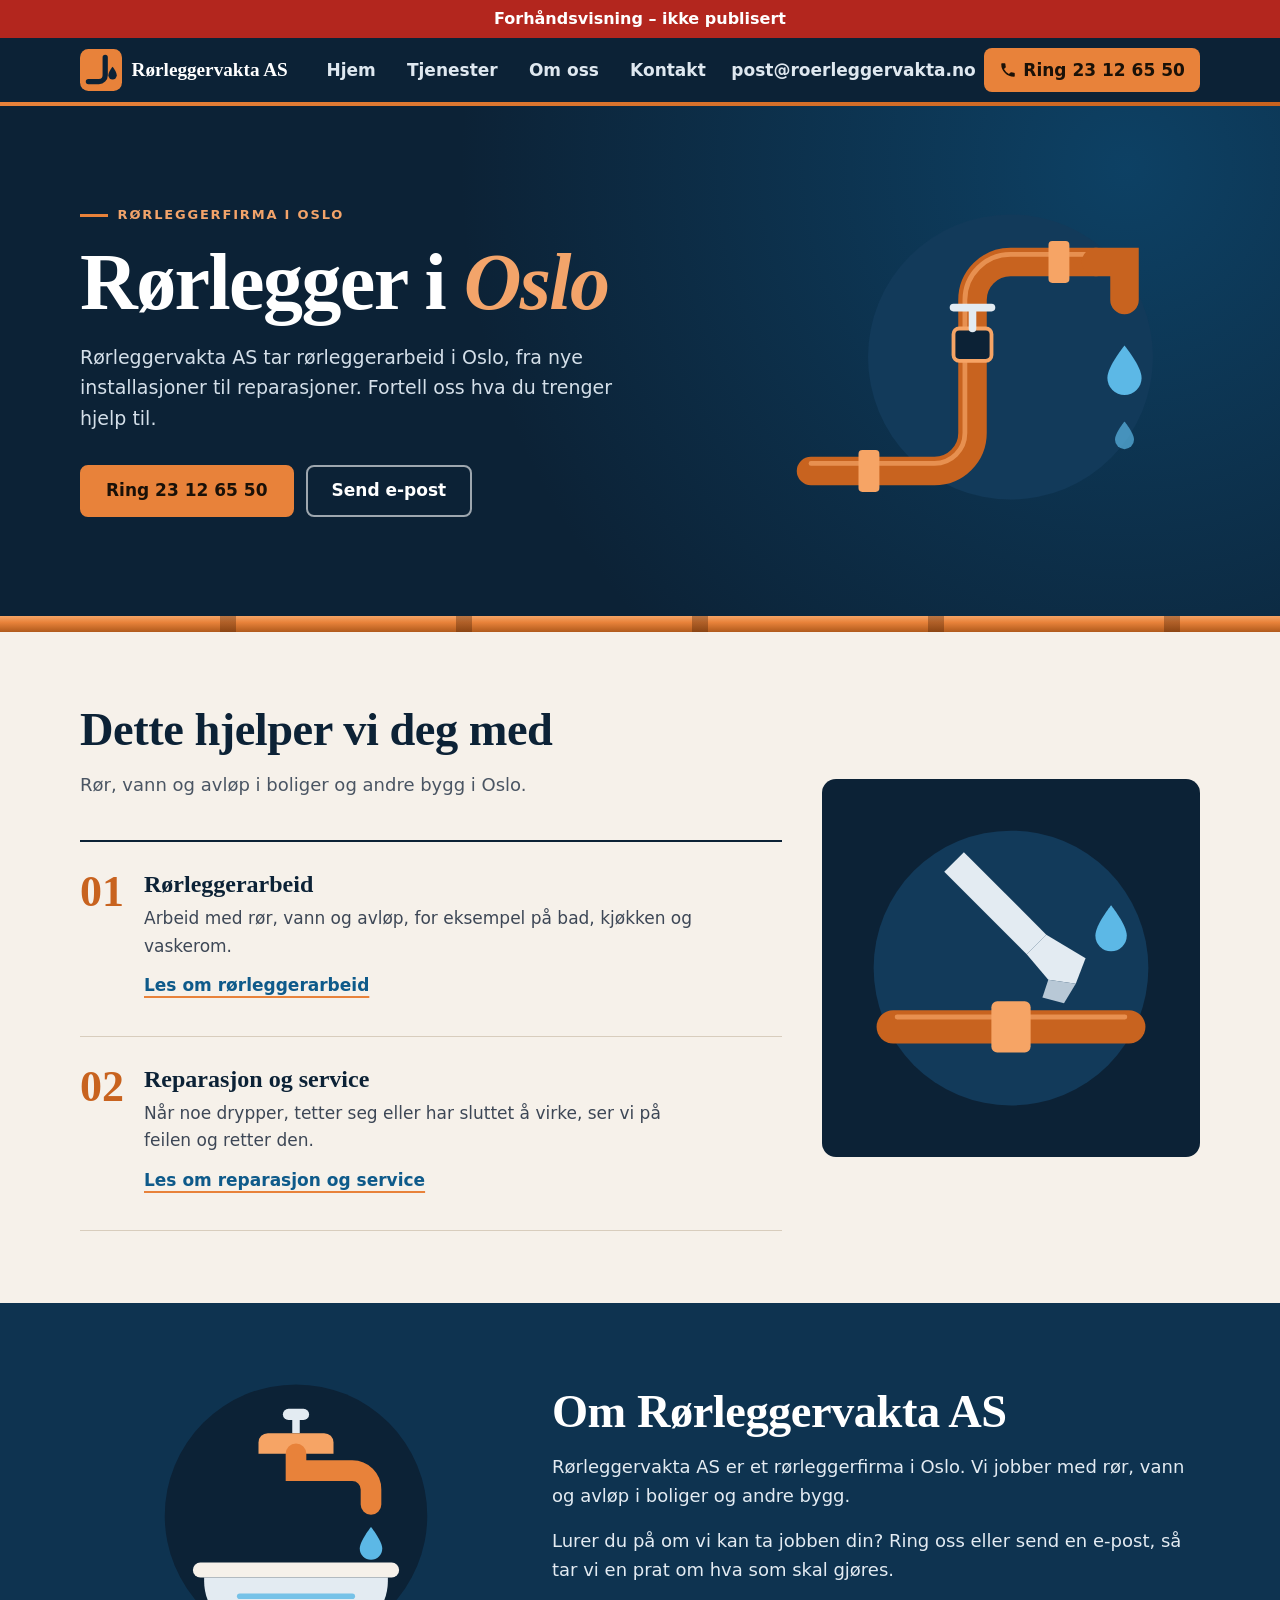
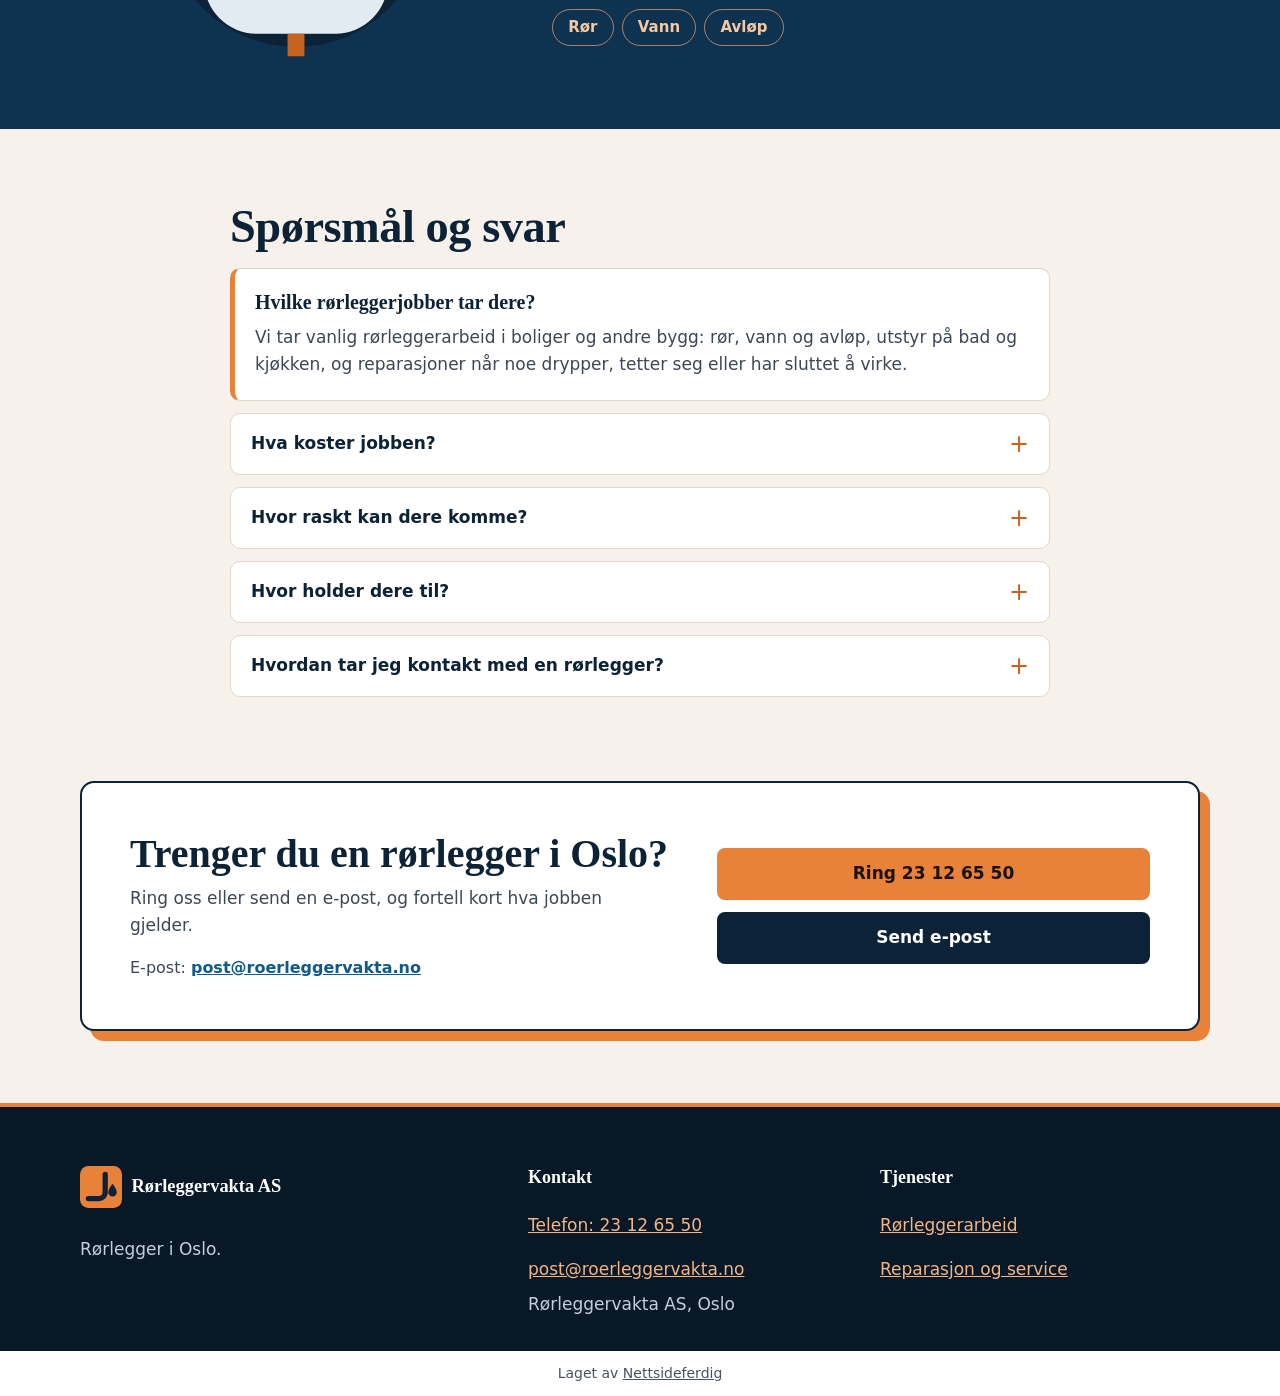
==== commit efe00446: "Forhåndsvisning" ====
--- a/index.html
+++ b/index.html
@@ -14,7 +14,7 @@
 <meta property="og:url" content="https://andersmathisen7-design.github.io/side-rorleggervakta-as-3229fc13/">
 <meta http-equiv="Content-Security-Policy" content="default-src 'none'; style-src 'self'; img-src 'self'; manifest-src 'self'; worker-src 'self'; script-src 'self'">
 <link rel="stylesheet" href="./style.css">
-<meta name="theme-color" content="#0e6ba8">
+<meta name="theme-color" content="#0c3b5e">
 <link rel="manifest" href="./manifest.webmanifest">
 <link rel="icon" href="./icon.svg" type="image/svg+xml">
 <script src="./pwa.js" defer></script>
@@ -23,11 +23,11 @@
 </head>
 <body>
 <div class="forhandsstripe">Forhåndsvisning – ikke publisert</div>
-<header class="topp"><div class="wrap"><a class="merke" href="./"><svg viewBox="0 0 40 40" aria-hidden="true"><rect width="40" height="40" rx="12" fill="#19a7ce"/><path d="M20 7c0 0-9.5 10.5-9.5 17a9.5 9.5 0 0 0 19 0C29.5 17.5 20 7 20 7z" fill="#0b2540"/><path d="M15.5 25a4.5 4.5 0 0 0 4 4" fill="none" stroke="#7fe0ff" stroke-width="2.2" stroke-linecap="round"/></svg><span>Rørleggervakta AS</span></a><nav class="meny" aria-label="Hovedmeny"><ul><li><a href="./">Hjem</a></li><li><a href="./#tjenester">Tjenester</a></li><li><a href="./#om">Om oss</a></li><li><a href="#kontakt">Kontakt</a></li></ul></nav><div class="topp-hoyre"><a class="toppepost" href="mailto:post@roerleggervakta.no">post@roerleggervakta.no</a><a class="ringknapp" href="tel:23126550"><svg viewBox="0 0 24 24" aria-hidden="true"><path d="M6.6 10.8a15 15 0 0 0 6.6 6.6l2.2-2.2a1 1 0 0 1 1-.25 11.4 11.4 0 0 0 3.6.57 1 1 0 0 1 1 1V20a1 1 0 0 1-1 1A17 17 0 0 1 3 4a1 1 0 0 1 1-1h3.5a1 1 0 0 1 1 1c0 1.25.2 2.45.57 3.57a1 1 0 0 1-.25 1z" fill="currentColor"/></svg><span class="kort">Ring</span><span class="lang">Ring 23 12 65 50</span></a><details class="mobilmeny"><summary><svg viewBox="0 0 24 24" aria-hidden="true"><path d="M4 7h16M4 12h16M4 17h16" stroke="currentColor" stroke-width="2.4" stroke-linecap="round"/></svg><span class="skjult">Meny</span></summary><nav aria-label="Meny på mobil"><ul><li><a href="./">Hjem</a></li><li><a href="./#tjenester">Tjenester</a></li><li><a href="./tjenester/rorleggerarbeid/">Rørleggerarbeid</a></li><li><a href="./tjenester/reparasjon-og-service/">Reparasjon og service</a></li><li><a href="./#om">Om oss</a></li><li><a href="#kontakt">Kontakt</a></li></ul></nav></details></div></div></header>
+<header class="topp"><div class="wrap"><a class="merke" href="./"><svg viewBox="0 0 40 40" aria-hidden="true"><rect width="40" height="40" rx="8" fill="#e8823a"/><path d="M8 31h10a6 6 0 0 0 6-6V8" fill="none" stroke="#0c2236" stroke-width="5" stroke-linecap="round"/><path d="M31 17c0 0-4 5-4 8a4 4 0 0 0 8 0c0-3-4-8-4-8z" fill="#0c2236"/></svg><span>Rørleggervakta AS</span></a><nav class="meny" aria-label="Hovedmeny"><ul><li><a href="./">Hjem</a></li><li><a href="./#tjenester">Tjenester</a></li><li><a href="./#om">Om oss</a></li><li><a href="#kontakt">Kontakt</a></li></ul></nav><div class="topp-hoyre"><a class="toppepost" href="mailto:post@roerleggervakta.no">post@roerleggervakta.no</a><a class="ringknapp" href="tel:23126550"><svg viewBox="0 0 24 24" aria-hidden="true"><path d="M6.6 10.8a15 15 0 0 0 6.6 6.6l2.2-2.2a1 1 0 0 1 1-.25 11.4 11.4 0 0 0 3.6.57 1 1 0 0 1 1 1V20a1 1 0 0 1-1 1A17 17 0 0 1 3 4a1 1 0 0 1 1-1h3.5a1 1 0 0 1 1 1c0 1.25.2 2.45.57 3.57a1 1 0 0 1-.25 1z" fill="currentColor"/></svg><span class="kort">Ring</span><span class="lang">Ring 23 12 65 50</span></a><details class="mobilmeny"><summary><svg viewBox="0 0 24 24" aria-hidden="true"><path d="M4 7h16M4 12h16M4 17h16" stroke="currentColor" stroke-width="2.4" stroke-linecap="round"/></svg><span class="skjult">Meny</span></summary><nav aria-label="Meny på mobil"><ul><li><a href="./">Hjem</a></li><li><a href="./#tjenester">Tjenester</a></li><li><a href="./tjenester/rorleggerarbeid/">Rørleggerarbeid</a></li><li><a href="./tjenester/reparasjon-og-service/">Reparasjon og service</a></li><li><a href="./#om">Om oss</a></li><li><a href="#kontakt">Kontakt</a></li></ul></nav></details></div></div></header>
 <main>
-<section class="hero"><div class="wrap"><div><p class="etikett">Rørleggerfirma i Oslo</p><h1>Rørlegger i Oslo</h1><p class="ingress">Rørleggervakta AS tar rørleggerarbeid i Oslo, fra nye installasjoner til reparasjoner. Fortell oss hva du trenger hjelp til.</p><div class="knapper"><a class="knapp" href="tel:23126550">Ring 23 12 65 50</a><a class="knapp hul" href="mailto:post@roerleggervakta.no">Send e-post</a></div></div><div class="hero-figur"><svg viewBox="0 0 400 320" aria-hidden="true"><defs><linearGradient id="draape" x1="0" y1="0" x2="1" y2="1"><stop offset="0" stop-color="#a9ecff"/><stop offset="1" stop-color="#19a7ce"/></linearGradient></defs><circle cx="250" cy="160" r="140" fill="#123d63"/><path d="M10 250H140a50 50 0 0 0 50-50V40" fill="none" stroke="#0e6ba8" stroke-width="36" stroke-linecap="round"/><path d="M10 250H140a50 50 0 0 0 50-50V40" fill="none" stroke="#3fb8e0" stroke-width="6" stroke-linecap="round" opacity=".6"/><rect x="164" y="90" width="52" height="24" rx="7" fill="#7fe0ff"/><rect x="60" y="226" width="24" height="48" rx="7" fill="#7fe0ff"/><path d="M300 110c0 0-50 60-50 98a50 50 0 0 0 100 0c0-38-50-98-50-98z" fill="url(#draape)"/><path d="M276 212a24 24 0 0 0 18 22" fill="none" stroke="#fff" stroke-width="7" stroke-linecap="round" opacity=".75"/></svg></div></div></section><section class="steg" aria-label="Slik tar du kontakt"><div class="wrap"><ol><li><span class="nr" aria-hidden="true">1</span>Ring eller send e-post</li><li><span class="nr" aria-hidden="true">2</span>Fortell hva jobben gjelder</li><li><span class="nr" aria-hidden="true">3</span>Vi tar det derfra</li></ol></div></section><section class="seksjon" id="tjenester"><div class="wrap"><h2>Dette hjelper vi deg med</h2><p class="lede">Rør, vann og avløp i boliger og andre bygg i Oslo.</p><div class="kort-rutenett"><article class="tjeneste-kort"><span class="ikon" aria-hidden="true"><svg viewBox="0 0 32 32"><path d="M4 10h12a6 6 0 0 1 6 6v12" fill="none" stroke="#0e6ba8" stroke-width="4" stroke-linecap="round"/><path d="M26 3c0 0-3.5 4.2-3.5 6.5a3.5 3.5 0 0 0 7 0C29.5 7.2 26 3 26 3z" fill="#19a7ce"/></svg></span><h3>Rørleggerarbeid</h3><p>Arbeid med rør, vann og avløp, for eksempel på bad, kjøkken og vaskerom.</p><a class="pil-lenke" href="./tjenester/rorleggerarbeid/">Les om rørleggerarbeid</a></article><article class="tjeneste-kort"><span class="ikon" aria-hidden="true"><svg viewBox="0 0 32 32"><path d="M19.5 8.5a5.5 5.5 0 0 0-7.3 7.3L4 24l4 4 8.2-8.2a5.5 5.5 0 0 0 7.3-7.3l-3.4 3.4-3.2-.8-.8-3.2z" fill="none" stroke="#0e6ba8" stroke-width="2.6" stroke-linejoin="round"/></svg></span><h3>Reparasjon og service</h3><p>Når noe drypper, tetter seg eller har sluttet å virke, ser vi på feilen og retter den.</p><a class="pil-lenke" href="./tjenester/reparasjon-og-service/">Les om reparasjon og service</a></article></div></div></section><section class="seksjon om" id="om"><div class="wrap"><div class="om-figur" aria-hidden="true"><svg viewBox="0 0 200 200"><circle cx="100" cy="100" r="92" fill="none" stroke="#7fe0ff" stroke-width="3" opacity=".5"/><path d="M78 66V54a8 8 0 0 1 8-8h28a8 8 0 0 1 8 8v12" fill="none" stroke="#a9ecff" stroke-width="8" stroke-linecap="round"/><rect x="38" y="66" width="124" height="84" rx="12" fill="#7fe0ff"/><rect x="38" y="92" width="124" height="10" fill="#0b2540" opacity=".8"/><rect x="88" y="86" width="24" height="22" rx="5" fill="#0e6ba8"/><path d="M30 172h56a14 14 0 0 0 14-14v-8" fill="none" stroke="#19a7ce" stroke-width="10" stroke-linecap="round"/><path d="M118 172h52" stroke="#a9ecff" stroke-width="10" stroke-linecap="round"/></svg></div><div class="tekst"><h2>Om Rørleggervakta AS</h2><p>Rørleggervakta AS er et rørleggerfirma i Oslo. Vi jobber med rør, vann og avløp i boliger og andre bygg.</p><p>Lurer du på om vi kan ta jobben din? Ring oss eller send en e-post, så tar vi en prat om hva som skal gjøres.</p></div></div></section><section class="seksjon faq"><div class="wrap"><h2>Spørsmål og svar</h2><div class="faq-apen"><h3>Hvilke rørleggerjobber tar dere?</h3><p>Vi tar vanlig rørleggerarbeid i boliger og andre bygg: rør, vann og avløp, utstyr på bad og kjøkken, og reparasjoner når noe drypper, tetter seg eller har sluttet å virke.</p></div><details><summary>Hva koster jobben?</summary><p>Det kommer an på hva som skal gjøres. Fortell oss kort om jobben når du tar kontakt, så tar vi en prat om hva den innebærer.</p></details><details><summary>Hvor raskt kan dere komme?</summary><p>Det kommer an på jobben og hva vi har på gang. Ring oss, så finner vi ut av det sammen.</p></details><details><summary>Hvor holder dere til?</summary><p>Vi holder til i Oslo. Lurer du på om vi tar jobben der du bor, er det bare å spørre.</p></details><details><summary>Hvordan tar jeg kontakt med en rørlegger?</summary><p>Ring oss eller send oss en e-post. Fortell kort hva jobben gjelder, så tar vi det derfra.</p></details></div></section><section class="cta-ramme" id="ta-kontakt"><div class="wrap"><div class="cta"><h2>Trenger du en rørlegger i Oslo?</h2><p>Ring oss eller send en e-post, og fortell kort hva jobben gjelder.</p><div class="knapper"><a class="knapp" href="tel:23126550">Ring 23 12 65 50</a><a class="knapp hul" href="mailto:post@roerleggervakta.no">Send e-post</a></div><p class="epostlinje">E-post: <a href="mailto:post@roerleggervakta.no">post@roerleggervakta.no</a></p></div></div></section>
+<section class="hero"><div class="wrap"><div><p class="etikett">Rørleggerfirma i Oslo</p><h1>Rørlegger i <em>Oslo</em></h1><p class="ingress">Rørleggervakta AS tar rørleggerarbeid i Oslo, fra nye installasjoner til reparasjoner. Fortell oss hva du trenger hjelp til.</p><div class="knapper"><a class="knapp" href="tel:23126550">Ring 23 12 65 50</a><a class="knapp hul" href="mailto:post@roerleggervakta.no">Send e-post</a></div></div><div class="hero-figur"><svg viewBox="0 0 400 360" aria-hidden="true"><circle cx="230" cy="180" r="150" fill="#123a5a"/><path d="M20 300H150a40 40 0 0 0 40-40V120a40 40 0 0 1 40-40h90" fill="none" stroke="#c8631f" stroke-width="30" stroke-linecap="round"/><path d="M20 292H150a32 32 0 0 0 32-32V120a48 48 0 0 1 48-48h90" fill="none" stroke="#f6a465" stroke-width="5" stroke-linecap="round" opacity=".7"/><rect x="70" y="278" width="22" height="44" rx="4" fill="#f6a465"/><rect x="270" y="58" width="22" height="44" rx="4" fill="#f6a465"/><rect x="170" y="150" width="40" height="34" rx="6" fill="#0c2236" stroke="#f6a465" stroke-width="4"/><path d="M190 150v-22M170 128h40" stroke="#e3ebf2" stroke-width="8" stroke-linecap="round"/><path d="M320 80h30v40" fill="none" stroke="#c8631f" stroke-width="30" stroke-linecap="round"/><path d="M350 168c0 0-18 22-18 34a18 18 0 0 0 36 0c0-12-18-34-18-34z" fill="#5cb8e6"/><path d="M350 248c0 0-10 12-10 19a10 10 0 0 0 20 0c0-7-10-19-10-19z" fill="#5cb8e6" opacity=".7"/></svg></div></div></section><div class="ror" aria-hidden="true"></div><section class="seksjon" id="tjenester"><div class="wrap tjenester-rad"><div><h2>Dette hjelper vi deg med</h2><p class="lede">Rør, vann og avløp i boliger og andre bygg i Oslo.</p><ol class="nummerliste"><li><span class="nr" aria-hidden="true">01</span><h3>Rørleggerarbeid</h3><p>Arbeid med rør, vann og avløp, for eksempel på bad, kjøkken og vaskerom.</p><a class="pil-lenke" href="./tjenester/rorleggerarbeid/">Les om rørleggerarbeid</a></li><li><span class="nr" aria-hidden="true">02</span><h3>Reparasjon og service</h3><p>Når noe drypper, tetter seg eller har sluttet å virke, ser vi på feilen og retter den.</p><a class="pil-lenke" href="./tjenester/reparasjon-og-service/">Les om reparasjon og service</a></li></ol></div><div class="illu" aria-hidden="true"><svg viewBox="0 0 320 320"><circle cx="160" cy="160" r="140" fill="#123a5a"/><path d="M40 220h240" stroke="#c8631f" stroke-width="34" stroke-linecap="round"/><path d="M44 210h232" stroke="#f6a465" stroke-width="5" stroke-linecap="round" opacity=".7"/><rect x="140" y="194" width="40" height="52" rx="6" fill="#f6a465"/><polygon points="92,62 112,42 196,126 176,146" fill="#e3ebf2"/><polygon points="176,146 196,126 236,150 226,176 198,172" fill="#e3ebf2"/><polygon points="198,172 226,176 214,196 192,190" fill="#b8c8d6"/><path d="M262 96c0 0-16 20-16 31a16 16 0 0 0 32 0c0-11-16-31-16-31z" fill="#5cb8e6"/></svg></div></div></section><section class="seksjon om" id="om"><div class="wrap"><div class="om-figur" aria-hidden="true"><svg viewBox="0 0 320 300"><circle cx="160" cy="150" r="140" fill="#0c2236"/><rect x="146" y="36" width="28" height="12" rx="6" fill="#e3ebf2"/><path d="M160 48v14" stroke="#e3ebf2" stroke-width="8"/><path d="M130 62h60a10 10 0 0 1 10 10v12h-80V72a10 10 0 0 1 10-10z" fill="#f6a465"/><path d="M160 84v18h60a20 20 0 0 1 20 20v16" fill="none" stroke="#e8823a" stroke-width="22" stroke-linecap="round"/><path d="M240 162c0 0-12 15-12 23a12 12 0 0 0 24 0c0-8-12-23-12-23z" fill="#5cb8e6"/><rect x="50" y="200" width="220" height="16" rx="8" fill="#f6f1ea"/><path d="M62 216h196v4a56 56 0 0 1-56 56h-84a56 56 0 0 1-56-56z" fill="#e3ebf2"/><path d="M100 236h120" stroke="#5cb8e6" stroke-width="6" stroke-linecap="round" opacity=".8"/><path d="M160 276v24" stroke="#c8631f" stroke-width="18"/></svg></div><div><h2>Om Rørleggervakta AS</h2><p>Rørleggervakta AS er et rørleggerfirma i Oslo. Vi jobber med rør, vann og avløp i boliger og andre bygg.</p><p>Lurer du på om vi kan ta jobben din? Ring oss eller send en e-post, så tar vi en prat om hva som skal gjøres.</p><ul class="merker" aria-label="Fagområder"><li>Rør</li><li>Vann</li><li>Avløp</li></ul></div></div></section><section class="seksjon faq"><div class="wrap"><h2>Spørsmål og svar</h2><div class="faq-apen"><h3>Hvilke rørleggerjobber tar dere?</h3><p>Vi tar vanlig rørleggerarbeid i boliger og andre bygg: rør, vann og avløp, utstyr på bad og kjøkken, og reparasjoner når noe drypper, tetter seg eller har sluttet å virke.</p></div><details><summary>Hva koster jobben?</summary><p>Det kommer an på hva som skal gjøres. Fortell oss kort om jobben når du tar kontakt, så tar vi en prat om hva den innebærer.</p></details><details><summary>Hvor raskt kan dere komme?</summary><p>Det kommer an på jobben og hva vi har på gang. Ring oss, så finner vi ut av det sammen.</p></details><details><summary>Hvor holder dere til?</summary><p>Vi holder til i Oslo. Lurer du på om vi tar jobben der du bor, er det bare å spørre.</p></details><details><summary>Hvordan tar jeg kontakt med en rørlegger?</summary><p>Ring oss eller send oss en e-post. Fortell kort hva jobben gjelder, så tar vi det derfra.</p></details></div></section><section class="cta-ramme" id="ta-kontakt"><div class="wrap"><div class="cta"><div><h2>Trenger du en rørlegger i Oslo?</h2><p>Ring oss eller send en e-post, og fortell kort hva jobben gjelder.</p><p class="epostlinje">E-post: <a href="mailto:post@roerleggervakta.no">post@roerleggervakta.no</a></p></div><div class="knapper"><a class="knapp" href="tel:23126550">Ring 23 12 65 50</a><a class="knapp mork" href="mailto:post@roerleggervakta.no">Send e-post</a></div></div></div></section>
 </main>
-<footer class="bunn" id="kontakt"><div class="wrap"><div><a class="merke" href="./"><svg viewBox="0 0 40 40" aria-hidden="true"><rect width="40" height="40" rx="12" fill="#19a7ce"/><path d="M20 7c0 0-9.5 10.5-9.5 17a9.5 9.5 0 0 0 19 0C29.5 17.5 20 7 20 7z" fill="#0b2540"/></svg><span>Rørleggervakta AS</span></a><p>Rørlegger i Oslo.</p></div><div><h2>Kontakt</h2><ul><li><a href="tel:23126550">Telefon: 23 12 65 50</a></li><li><a href="mailto:post@roerleggervakta.no">post@roerleggervakta.no</a></li></ul><address>Rørleggervakta AS, Oslo</address></div><div><h2>Tjenester</h2><ul><li><a href="./tjenester/rorleggerarbeid/">Rørleggerarbeid</a></li><li><a href="./tjenester/reparasjon-og-service/">Reparasjon og service</a></li></ul></div></div></footer>
+<footer class="bunn" id="kontakt"><div class="wrap"><div><a class="merke" href="./"><svg viewBox="0 0 40 40" aria-hidden="true"><rect width="40" height="40" rx="8" fill="#e8823a"/><path d="M8 31h10a6 6 0 0 0 6-6V8" fill="none" stroke="#0c2236" stroke-width="5" stroke-linecap="round"/><path d="M31 17c0 0-4 5-4 8a4 4 0 0 0 8 0c0-3-4-8-4-8z" fill="#0c2236"/></svg><span>Rørleggervakta AS</span></a><p>Rørlegger i Oslo.</p></div><div><h2>Kontakt</h2><ul><li><a href="tel:23126550">Telefon: 23 12 65 50</a></li><li><a href="mailto:post@roerleggervakta.no">post@roerleggervakta.no</a></li></ul><address>Rørleggervakta AS, Oslo</address></div><div><h2>Tjenester</h2><ul><li><a href="./tjenester/rorleggerarbeid/">Rørleggerarbeid</a></li><li><a href="./tjenester/reparasjon-og-service/">Reparasjon og service</a></li></ul></div></div></footer>
 <p class="nf-byra">Laget av <a href="https://nettsideferdig.no/">Nettsideferdig</a></p>
 </body>
 </html>
--- a/style.css
+++ b/style.css
@@ -1,5 +1,5 @@
 /* Fast fra Sidefabrikken: bestillingswidgeten. */
-:root { --nf-farge: #0e6ba8; }
+:root { --nf-farge: #0c3b5e; }
 #nf-bestill [hidden] { display: none !important; }
 #nf-bestill button { font: inherit; padding: 0.5rem 0.9rem; margin: 0.2rem; border: 1px solid var(--nf-farge); border-radius: 6px; background: #fff; color: var(--nf-farge); cursor: pointer; }
 #nf-bestill button:disabled { opacity: 0.6; }
@@ -45,7 +45,7 @@
 .nf-skjema .nf-info { font-size: 0.875rem; color: #555; }
 
 /* Designet */
-*,*::before,*::after{box-sizing:border-box}html{-webkit-text-size-adjust:100%}body{margin:0;font-family:system-ui,-apple-system,"Segoe UI",Helvetica,Arial,sans-serif;font-size:1.0625rem;line-height:1.6;color:#13263a;background:#f2f7fb}img{display:block;width:100%;height:auto}a{color:#0b5f96}a:focus-visible{outline:3px solid #19a7ce;outline-offset:3px;border-radius:6px}.wrap{width:min(1120px,100% - 2.5rem);margin-inline:auto}.skjult{position:absolute;width:1px;height:1px;overflow:hidden;clip-path:inset(50%);white-space:nowrap}.topp{background:#0b2540;color:#fff;border-bottom:4px solid #19a7ce;position:relative;z-index:10}.topp .wrap{display:flex;flex-wrap:nowrap;align-items:center;justify-content:space-between;gap:.75rem;min-height:64px;padding:.5rem 0}.merke{display:inline-flex;align-items:center;gap:.6rem;color:#fff;text-decoration:none;font-weight:800;font-size:1rem;letter-spacing:-.01em;min-height:48px;min-width:0}.merke span{overflow:hidden;text-overflow:ellipsis;white-space:nowrap}.merke svg{width:36px;height:36px;flex:none}.meny{display:none;margin-left:auto}.meny ul{display:flex;gap:.25rem;list-style:none;margin:0;padding:0}.meny a{display:inline-flex;align-items:center;min-height:44px;padding:0 .85rem;color:#dbeaf5;text-decoration:none;font-weight:600;border-radius:999px}.meny a:hover{background:rgba(255,255,255,.12);color:#fff}.topp-hoyre{display:flex;align-items:center;gap:.5rem;flex:none}.toppepost{display:none;align-items:center;min-height:44px;color:#dbeaf5;font-weight:600;text-decoration:none}.toppepost:hover{color:#fff;text-decoration:underline}.ringknapp{display:inline-flex;align-items:center;gap:.4rem;min-height:44px;padding:0 1rem;border-radius:999px;background:#7fe0ff;color:#0b2540;font-weight:700;text-decoration:none;white-space:nowrap}.ringknapp:hover{background:#a9ecff}.ringknapp svg{width:18px;height:18px}.ringknapp .lang{display:none}.mobilmeny{position:relative}.mobilmeny summary{list-style:none;cursor:pointer;display:grid;place-items:center;width:44px;height:44px;border-radius:12px;color:#fff;border:1px solid rgba(255,255,255,.35)}.mobilmeny summary::-webkit-details-marker{display:none}.mobilmeny summary svg{width:22px;height:22px}.mobilmeny summary:focus-visible{outline:3px solid #19a7ce;outline-offset:2px}.mobilmeny ul{position:absolute;right:0;top:calc(100% + .6rem);z-index:20;list-style:none;margin:0;padding:.5rem;min-width:220px;background:#0b2540;border:1px solid #1d5f8f;border-radius:16px;box-shadow:0 18px 40px -12px rgba(0,0,0,.5)}.mobilmeny a{display:flex;align-items:center;min-height:48px;padding:0 1rem;color:#fff;text-decoration:none;font-weight:600;border-radius:10px}.mobilmeny a:hover{background:rgba(255,255,255,.1)}.hero{position:relative;overflow:hidden;background:radial-gradient(circle at 85% 15%,#1d5f8f 0,rgba(29,95,143,0) 55%),linear-gradient(160deg,#0b2540 0%,#0e3456 100%);color:#fff;padding:2.25rem 0 2.5rem}.hero .wrap{display:grid;gap:1.5rem;align-items:center}.etikett{display:inline-block;font-size:.8125rem;font-weight:700;letter-spacing:.12em;text-transform:uppercase;color:#7fe0ff;margin:0 0 1rem}.hero h1{font-size:clamp(2.5rem,8vw,4.5rem);line-height:1.02;letter-spacing:-.03em;margin:0 0 1.25rem;max-width:14ch}.hero .ingress{font-size:1.1875rem;color:#d3e4f1;max-width:48ch;margin:0 0 2rem}.knapper{display:flex;flex-wrap:wrap;gap:.75rem}.knapp{display:inline-flex;align-items:center;justify-content:center;gap:.5rem;min-height:52px;padding:0 1.6rem;border-radius:999px;font-weight:700;font-size:1.0625rem;text-decoration:none;background:#7fe0ff;color:#0b2540;border:2px solid #7fe0ff;transition:transform .15s,background .15s}.knapp:hover{transform:translateY(-2px);background:#a9ecff}.knapp.hul{background:transparent;color:#fff;border-color:rgba(255,255,255,.55)}.knapp.hul:hover{background:rgba(255,255,255,.1)}.hero-figur svg{display:block;height:180px;width:auto;max-width:100%;margin-inline:auto}.steg{background:#fff;border-bottom:1px solid #d9e6f0}.steg ol{list-style:none;margin:0;padding:1.75rem 0;display:grid;gap:1rem}.steg li{display:flex;align-items:center;gap:1rem;font-weight:700;color:#0b2540}.steg .nr{flex:none;width:44px;height:44px;border-radius:50%;display:grid;place-items:center;background:#e3f6fd;color:#0b4f80;font-weight:800}.seksjon{padding:4.5rem 0}.seksjon h2{font-size:clamp(1.85rem,4.5vw,2.6rem);line-height:1.12;letter-spacing:-.02em;margin:0 0 1rem;color:#0b2540}.lede{max-width:58ch;color:#3a4f63;margin:0 0 2.5rem;font-size:1.125rem}.kort-rutenett{display:grid;gap:1.25rem}.tjeneste-kort{background:#fff;border-radius:22px;padding:2rem;box-shadow:0 1px 2px rgba(11,37,64,.06),0 14px 34px -14px rgba(11,37,64,.25);border-top:6px solid #19a7ce;display:flex;flex-direction:column;gap:.85rem}.tjeneste-kort .ikon{width:60px;height:60px;border-radius:18px;background:#e3f6fd;display:grid;place-items:center}.tjeneste-kort .ikon svg{width:32px;height:32px}.tjeneste-kort h3{margin:0;font-size:1.4rem;color:#0b2540}.tjeneste-kort p{margin:0;color:#3a4f63}.pil-lenke{margin-top:auto;font-weight:700;color:#0b5f96;text-decoration:underline;text-underline-offset:4px;display:inline-flex;align-items:center;min-height:44px}.pil-lenke:hover{color:#0b2540}.om{background:#fff}.om .wrap{display:grid;gap:2.5rem;align-items:center}.om-figur{background:linear-gradient(135deg,#0e3456,#0e6ba8 60%,#19a7ce);border-radius:30px;aspect-ratio:4/3;display:grid;place-items:center;overflow:hidden}.om-figur svg{width:62%;height:auto}.tekst p{max-width:62ch}.faq .wrap{max-width:820px}.faq-apen{background:#fff;border-radius:16px;padding:1.1rem 1.25rem 1.25rem;margin-bottom:.75rem;border:1px solid #d6e4ef;border-left:6px solid #19a7ce}.faq-apen h3{margin:0 0 .5rem;font-size:1.125rem;color:#0b2540;line-height:1.4}.faq-apen p{margin:0;color:#3a4f63}.faq details{background:#fff;border-radius:16px;padding:0 1.25rem;margin-bottom:.75rem;border:1px solid #d6e4ef}.faq summary{cursor:pointer;font-weight:700;min-height:60px;display:flex;align-items:center;color:#0b2540;font-size:1.125rem}.faq details p{margin:0 0 1.25rem;color:#3a4f63}.cta-ramme{padding:0 0 4.5rem}.cta{background:linear-gradient(120deg,#0b4f80,#0e6ba8);color:#fff;border-radius:30px;padding:3rem 1.5rem;text-align:center}.cta h2{color:#fff;margin:0 0 .75rem;font-size:clamp(1.75rem,4vw,2.4rem);line-height:1.15}.cta p{color:#e2f1fa;max-width:48ch;margin:0 auto 2rem}.cta .knapper{justify-content:center}.cta .knapp.hul{border-color:rgba(255,255,255,.7)}.cta .epostlinje{margin:1.5rem auto 0;font-size:1rem}.cta .epostlinje a{color:#fff;overflow-wrap:anywhere}.sidehode{background:radial-gradient(circle at 90% 0,#1d5f8f 0,rgba(29,95,143,0) 50%),linear-gradient(160deg,#0b2540,#0e3456);color:#fff;padding:2.5rem 0 3rem}.sidehode .wrap{display:grid;gap:2rem;align-items:center}.sidehode-figur{display:none}.sidehode-figur svg{display:block;width:100%;max-width:340px;height:auto;margin-inline:auto}.brodsmule{font-size:.9375rem;margin:0 0 1rem;color:#b9d2e6}.brodsmule a{color:#7fe0ff;display:inline-flex;min-height:44px;align-items:center}.sidehode h1{font-size:clamp(2.1rem,6vw,3.4rem);line-height:1.08;letter-spacing:-.02em;margin:0 0 1rem;max-width:18ch}.sidehode .ingress{color:#d3e4f1;max-width:52ch;font-size:1.1875rem;margin:0 0 1.75rem}.innhold{display:grid;gap:2.5rem;align-items:start}.innhold .tekst p{font-size:1.125rem;margin:0 0 1.25rem}.sideboks{background:#fff;border-radius:22px;padding:1.75rem;border-top:6px solid #19a7ce;box-shadow:0 14px 34px -14px rgba(11,37,64,.25)}.sideboks h2{font-size:1.35rem;margin:0 0 .5rem;color:#0b2540}.sideboks p{margin:0 0 1.25rem;color:#3a4f63}.sideboks .knapp{width:100%;margin-bottom:.6rem}.sideboks .knapp.lys{background:#fff;color:#0b4f80;border-color:#0e6ba8}.kontaktliste{list-style:none;margin:1rem 0 0;padding:1rem 0 0;border-top:1px solid #d6e4ef}.kontaktliste li{display:flex;flex-direction:column;margin-bottom:.5rem}.kontaktliste small{color:#3a4f63;font-size:.875rem}.kontaktliste a{font-weight:700;overflow-wrap:anywhere;display:inline-flex;min-height:44px;align-items:center}.jobber{background:#fff;border-block:1px solid #d9e6f0}.jobbliste{list-style:none;margin:0;padding:0;display:grid;gap:.75rem}.jobbliste li{display:flex;gap:.9rem;align-items:flex-start;background:#f2f7fb;border-radius:14px;padding:1rem 1.25rem;font-weight:600;color:#0b2540}.jobbliste li::before{content:"";flex:none;width:12px;height:12px;margin-top:.55rem;border-radius:50%;background:#19a7ce;box-shadow:0 0 0 4px #e3f6fd}.bunn{background:#07192c;color:#c4d6e6;padding:3.5rem 0 2rem}.bunn .wrap{display:grid;gap:2rem}.bunn h2{color:#fff;font-size:1.125rem;margin:0 0 .75rem}.bunn a{color:#7fe0ff;overflow-wrap:anywhere}.bunn ul{list-style:none;padding:0;margin:0}.bunn li a{display:inline-flex;min-height:44px;align-items:center}.bunn address{font-style:normal}.bunn .merke{margin-bottom:.5rem;font-size:1.125rem}section.melding{padding:3.5rem 1.25rem}.nf-skjema{max-width:640px;margin-inline:auto;background:#fff;padding:2rem 1.5rem;border-radius:22px;box-shadow:0 14px 34px -14px rgba(11,37,64,.25);border-top:6px solid #19a7ce}.nf-felt{margin-bottom:1.25rem}.nf-skjema label{display:block;font-weight:700;margin-bottom:.35rem;color:#0b2540}.nf-skjema input,.nf-skjema textarea{width:100%;font:inherit;padding:.75rem 1rem;border:2px solid #c9dbe8;border-radius:12px;background:#f9fcfe;min-height:48px;color:#13263a}.nf-skjema input:focus-visible,.nf-skjema textarea:focus-visible{outline:3px solid #19a7ce;border-color:#0e6ba8}.nf-info{color:#3a4f63;font-size:.9375rem}.nf-skjema button.knapp{cursor:pointer;font:inherit;font-weight:700}@media(min-width:640px){.meny{display:block}.mobilmeny{display:none}.merke{font-size:1.125rem}.merke svg{width:40px;height:40px}.hero{padding:3.5rem 0 4rem}.hero .wrap{gap:2.5rem}.hero-figur svg{height:auto;width:100%;max-width:420px}}@media(min-width:760px){.kort-rutenett{grid-template-columns:repeat(2,1fr)}.steg ol{grid-template-columns:repeat(3,1fr)}.jobbliste{grid-template-columns:repeat(2,1fr)}.bunn .wrap{grid-template-columns:1.3fr 1fr 1fr}.nf-skjema{padding:2.5rem}}@media(min-width:900px){.hero{padding:5rem 0 5.5rem}.hero .wrap{grid-template-columns:1.15fr .85fr}.om .wrap{grid-template-columns:.9fr 1.1fr}.innhold{grid-template-columns:1.6fr 1fr}.sideboks{position:sticky;top:1.5rem}.sidehode{padding:3rem 0 3.5rem}.sidehode .wrap{grid-template-columns:1.35fr .65fr}.sidehode-figur{display:block}}@media(min-width:1000px){.ringknapp .kort{display:none}.ringknapp .lang{display:inline}}@media(min-width:1120px){.toppepost{display:inline-flex}}
+*,*::before,*::after{box-sizing:border-box}html{-webkit-text-size-adjust:100%}body{margin:0;font-family:system-ui,-apple-system,"Segoe UI",Helvetica,Arial,sans-serif;font-size:1.0625rem;line-height:1.6;color:#1b2430;background:#f6f1ea}a{color:#0e5a8a}a:focus-visible,summary:focus-visible{outline:3px solid #e8823a;outline-offset:3px}.wrap{width:min(1120px,100% - 2.5rem);margin-inline:auto}.skjult{position:absolute;width:1px;height:1px;overflow:hidden;clip-path:inset(50%);white-space:nowrap}h1,h2,h3{font-family:"Iowan Old Style","Palatino Linotype",Palatino,Georgia,serif}.topp{background:#0c2236;color:#fff;position:relative;z-index:10}.topp::after{content:"";position:absolute;left:0;right:0;bottom:0;height:4px;background:linear-gradient(90deg,#e8823a,#c8631f)}.topp .wrap{display:flex;align-items:center;justify-content:space-between;gap:.75rem;min-height:68px;padding:.5rem 0 .75rem}.merke{display:inline-flex;align-items:center;gap:.6rem;color:#fff;text-decoration:none;font-family:"Iowan Old Style","Palatino Linotype",Palatino,Georgia,serif;font-weight:700;font-size:1.05rem;line-height:1.15;min-height:48px;min-width:0}.merke svg{width:38px;height:38px;flex:none}.meny{display:none;margin-left:auto}.meny ul{display:flex;gap:.25rem;list-style:none;margin:0;padding:0}.meny a{display:inline-flex;align-items:center;min-height:44px;padding:0 .85rem;color:#dfe8f0;text-decoration:none;font-weight:600}.meny a:hover{color:#fff;text-decoration:underline;text-decoration-color:#e8823a;text-decoration-thickness:3px;text-underline-offset:8px}.topp-hoyre{display:flex;align-items:center;gap:.5rem;flex:none}.toppepost{display:none;align-items:center;min-height:44px;color:#dfe8f0;font-weight:600;text-decoration:none}.toppepost:hover{color:#fff;text-decoration:underline}.ringknapp{display:inline-flex;align-items:center;gap:.4rem;min-height:44px;padding:0 .95rem;border-radius:8px;background:#e8823a;color:#1a1108;font-weight:700;text-decoration:none;white-space:nowrap}.ringknapp:hover{background:#f39a57}.ringknapp svg{width:18px;height:18px}.ringknapp .lang{display:none}.mobilmeny{position:relative}.mobilmeny summary{list-style:none;cursor:pointer;display:grid;place-items:center;width:44px;height:44px;border-radius:8px;color:#fff;border:1px solid rgba(255,255,255,.4)}.mobilmeny summary::-webkit-details-marker{display:none}.mobilmeny summary svg{width:22px;height:22px}.mobilmeny ul{position:absolute;right:0;top:calc(100% + .6rem);z-index:20;list-style:none;margin:0;padding:.5rem;min-width:230px;background:#0c2236;border:1px solid #2a4a66;border-top:4px solid #e8823a;border-radius:10px;box-shadow:0 18px 40px -12px rgba(0,0,0,.5)}.mobilmeny a{display:flex;align-items:center;min-height:48px;padding:0 1rem;color:#fff;text-decoration:none;font-weight:600;border-radius:6px}.mobilmeny a:hover{background:rgba(255,255,255,.08)}.hero,.sidehode{position:relative;background:#0c2236;color:#fff;overflow:hidden}.hero{padding:2.5rem 0 3.25rem}.hero::before,.sidehode::before{content:"";position:absolute;inset:0;background:radial-gradient(circle at 88% 12%,rgba(14,90,138,.55),rgba(14,90,138,0) 55%)}.hero .wrap,.sidehode .wrap{position:relative;display:grid;gap:2rem;align-items:center}.ror{height:16px;background:repeating-linear-gradient(90deg,rgba(0,0,0,0) 0 220px,rgba(70,30,5,.35) 220px 236px),linear-gradient(180deg,#f6a465,#e8823a 40%,#b05a1c)}.etikett{display:inline-flex;align-items:center;gap:.6rem;font-size:.8125rem;font-weight:700;letter-spacing:.14em;text-transform:uppercase;color:#f3a46a;margin:0 0 1rem}.etikett::before{content:"";width:28px;height:3px;background:#e8823a}.hero h1{font-size:clamp(2.6rem,9vw,5rem);line-height:1;letter-spacing:-.02em;margin:0 0 1.25rem;font-weight:700}.hero h1 em{font-style:italic;color:#f3a46a}.hero .ingress{font-size:1.1875rem;color:#d4dfe9;max-width:46ch;margin:0 0 2rem}.knapper{display:flex;flex-wrap:wrap;gap:.75rem}.knapp{display:inline-flex;align-items:center;justify-content:center;gap:.5rem;min-height:52px;padding:0 1.5rem;border-radius:8px;font-weight:700;font-size:1.0625rem;text-decoration:none;background:#e8823a;color:#1a1108;border:2px solid #e8823a;transition:background .15s}.knapp:hover{background:#f39a57;border-color:#f39a57}.knapp.hul{background:transparent;color:#fff;border-color:rgba(255,255,255,.6)}.knapp.hul:hover{background:rgba(255,255,255,.1)}.knapp.mork{background:#0c2236;color:#fff;border-color:#0c2236}.knapp.mork:hover{background:#163a58;border-color:#163a58}.hero-figur svg{display:block;width:100%;max-width:240px;height:auto;margin-inline:auto}.seksjon{padding:4.5rem 0}.seksjon h2{font-size:clamp(2rem,5vw,2.9rem);line-height:1.1;letter-spacing:-.01em;margin:0 0 1rem;color:#0c2236}.lede{max-width:56ch;color:#4a5563;margin:0 0 2.5rem;font-size:1.125rem}.tjenester-rad{display:grid;gap:2.5rem;align-items:center}.nummerliste{list-style:none;margin:0;padding:0;border-top:2px solid #0c2236}.nummerliste li{display:grid;grid-template-columns:auto 1fr;gap:0 1.25rem;padding:1.75rem 0;border-bottom:1px solid #d8cdbd}.nummerliste .nr{grid-row:1/span 3;font-family:"Iowan Old Style","Palatino Linotype",Palatino,Georgia,serif;font-size:2.75rem;line-height:1;color:#c8631f;font-weight:700}.nummerliste h3,.nummerliste p,.nummerliste .pil-lenke{grid-column:2}.nummerliste h3{margin:0;font-size:1.5rem;color:#0c2236;line-height:1.2}.nummerliste p{margin:.4rem 0 .25rem;color:#3d4756;max-width:52ch}.pil-lenke{font-weight:700;color:#0e5a8a;text-decoration:underline;text-decoration-color:#e8823a;text-decoration-thickness:2px;text-underline-offset:5px;display:inline-flex;align-items:center;min-height:44px;justify-self:start}.pil-lenke:hover{color:#0c2236}.illu{display:none;background:#0c2236;border-radius:14px;padding:2rem;place-items:center}.illu svg{width:100%;max-width:320px;height:auto}.om{background:#0e3350;color:#e3ebf2}.om .wrap{display:grid;gap:2.5rem;align-items:center}.seksjon.om h2{color:#fff}.om p{max-width:58ch;font-size:1.125rem;margin:0 0 1rem}.om-figur svg{display:block;width:100%;max-width:300px;height:auto;margin-inline:auto}.merker{list-style:none;display:flex;flex-wrap:wrap;gap:.5rem;padding:0;margin:1.5rem 0 0}.merker li{border:1px solid rgba(243,164,106,.7);color:#f6c9a3;padding:.35rem .95rem;border-radius:999px;font-weight:600;font-size:.9375rem}.faq .wrap{max-width:820px}.bakgrunn{background:#ede3d5}.faq-apen{background:#fff;border-radius:10px;padding:1.25rem 1.25rem 1.35rem;margin-bottom:.75rem;border:1px solid #e2d8ca;border-left:5px solid #e8823a}.faq-apen h3{margin:0 0 .5rem;font-size:1.25rem;color:#0c2236;line-height:1.35}.faq-apen p{margin:0;color:#3d4756}.faq details{background:#fff;border-radius:10px;margin-bottom:.75rem;border:1px solid #e2d8ca}.faq summary{cursor:pointer;list-style:none;display:flex;align-items:center;justify-content:space-between;gap:1rem;padding:18px 20px;font-weight:700;color:#0c2236;font-size:1.0625rem;line-height:1.4;min-height:44px}.faq summary::-webkit-details-marker{display:none}.faq summary::after{content:"+";flex:none;font-size:1.5rem;line-height:1;color:#c8631f;font-weight:400}.faq details[open] summary::after{content:"–"}.faq details p{margin:0;padding:0 20px 20px;color:#3d4756}.cta-ramme{padding:0 0 4.5rem}.cta{background:#fff;border:2px solid #0c2236;border-radius:14px;padding:2.25rem 1.5rem;box-shadow:10px 10px 0 #e8823a;display:grid;gap:1.5rem;align-items:center}.cta h2{margin:0 0 .5rem;font-size:clamp(1.8rem,4.5vw,2.5rem);line-height:1.15;color:#0c2236}.cta p{margin:0;color:#3d4756;max-width:48ch}.cta .epostlinje{margin-top:1rem;font-size:1rem}.cta .epostlinje a{font-weight:700;overflow-wrap:anywhere}.sidehode{padding:2.25rem 0 3rem}.sidehode-figur{display:none}.sidehode-figur svg{display:block;width:100%;max-width:300px;height:auto;margin-inline:auto}.brodsmule{font-size:.9375rem;margin:0 0 .75rem;color:#b8c8d6}.brodsmule a{color:#f3a46a;display:inline-flex;min-height:44px;align-items:center}.sidehode h1{font-size:clamp(2.2rem,6.5vw,3.6rem);line-height:1.05;margin:0 0 1rem;max-width:18ch}.sidehode .ingress{color:#d4dfe9;max-width:50ch;font-size:1.1875rem;margin:0 0 1.75rem}.innhold{display:grid;gap:2.5rem;align-items:start}.innhold .tekst p{font-size:1.125rem;margin:0 0 1.25rem;max-width:62ch}.innhold h3{font-size:1.4rem;color:#0c2236;margin:2rem 0 1rem}.jobbliste{list-style:none;margin:0 0 1.25rem;padding:0;display:grid;gap:.6rem}.jobbliste li{display:flex;gap:.85rem;align-items:flex-start;background:#fff;border:1px solid #e2d8ca;border-radius:8px;padding:.85rem 1rem;font-weight:600;color:#0c2236}.jobbliste li::before{content:"";flex:none;width:14px;height:6px;margin-top:.7rem;border-radius:3px;background:#e8823a}.sideboks{background:#0c2236;color:#e3ebf2;border-radius:14px;padding:1.75rem;border-top:6px solid #e8823a}.sideboks h2{font-size:1.4rem;margin:0 0 .5rem;color:#fff}.sideboks p{margin:0 0 1.25rem;color:#d4dfe9}.sideboks .knapp{width:100%;margin-bottom:.6rem}.bunn{background:#081827;color:#c3d0dc;padding:3.5rem 0 2rem;border-top:4px solid #e8823a}.bunn .wrap{display:grid;gap:2rem}.bunn h2{color:#fff;font-size:1.125rem;margin:0 0 .75rem}.bunn a{color:#f3b583;overflow-wrap:anywhere}.bunn ul{list-style:none;padding:0;margin:0}.bunn li a{display:inline-flex;min-height:44px;align-items:center}.bunn address{font-style:normal}.bunn .merke{margin-bottom:.5rem;font-size:1.15rem;color:#fff}section.melding{padding:3.5rem 1.25rem}.nf-skjema{max-width:640px;margin-inline:auto;background:#fff;padding:2rem 1.5rem;border-radius:14px;border:2px solid #0c2236;box-shadow:8px 8px 0 #e8823a}.nf-felt{margin-bottom:1.25rem}.nf-skjema label{display:block;font-weight:700;margin-bottom:.35rem;color:#0c2236}.nf-skjema input,.nf-skjema textarea{width:100%;font:inherit;padding:.75rem 1rem;border:2px solid #cfc3b2;border-radius:8px;background:#fffdf9;min-height:48px;color:#1b2430}.nf-skjema input:focus-visible,.nf-skjema textarea:focus-visible{outline:3px solid #e8823a;border-color:#0c2236}.nf-info{color:#4a5563;font-size:.9375rem}.nf-skjema button.knapp{cursor:pointer;font:inherit;font-weight:700}@media(max-width:419px){.merke{font-size:1rem}.ringknapp{padding:0;width:44px;justify-content:center}.ringknapp .kort{position:absolute;width:1px;height:1px;overflow:hidden;clip-path:inset(50%);white-space:nowrap}}@media(max-width:599px){.hero .knapp,.sidehode .knapp,.cta .knapp{width:100%}}@media(min-width:640px){.meny{display:block}.mobilmeny{display:none}.merke{font-size:1.2rem}.merke svg{width:42px;height:42px}.hero{padding:3.5rem 0 4.5rem}.hero-figur svg{max-width:380px}}@media(min-width:760px){.bunn .wrap{grid-template-columns:1.3fr 1fr 1fr}.nf-skjema{padding:2.5rem}.cta{padding:3rem;grid-template-columns:1.3fr 1fr}.cta .knapper{flex-direction:column}.cta .knapp{width:100%}.jobbliste{grid-template-columns:repeat(2,1fr)}}@media(min-width:900px){.hero{padding:5rem 0 5.5rem}.hero .wrap{grid-template-columns:1.2fr .8fr}.tjenester-rad{grid-template-columns:1.3fr .7fr}.illu{display:grid}.om .wrap{grid-template-columns:.8fr 1.2fr}.innhold{grid-template-columns:1.6fr 1fr}.sideboks{position:sticky;top:1.5rem}.sidehode{padding:3rem 0 3.5rem}.sidehode .wrap{grid-template-columns:1.35fr .65fr}.sidehode-figur{display:block}}@media(min-width:1000px){.ringknapp .kort{display:none}.ringknapp .lang{display:inline}}@media(min-width:1120px){.toppepost{display:inline-flex}}
 
 /* Fast fra Sidefabrikken */
 .forhandsstripe { display: block !important; position: relative !important; z-index: 2147483647 !important; background: #b3261e !important; color: #fff !important; text-align: center !important; padding: 0.5rem 1rem !important; font: 600 1rem/1.4 system-ui, sans-serif !important; visibility: visible !important; opacity: 1 !important; max-height: none !important; height: auto !important; min-height: 0 !important; overflow: visible !important; margin: 0 !important; top: auto !important; left: auto !important; right: auto !important; bottom: auto !important; width: auto !important; transform: none !important; clip-path: none !important; filter: none !important; text-indent: 0 !important; font-size: 1rem !important; }
